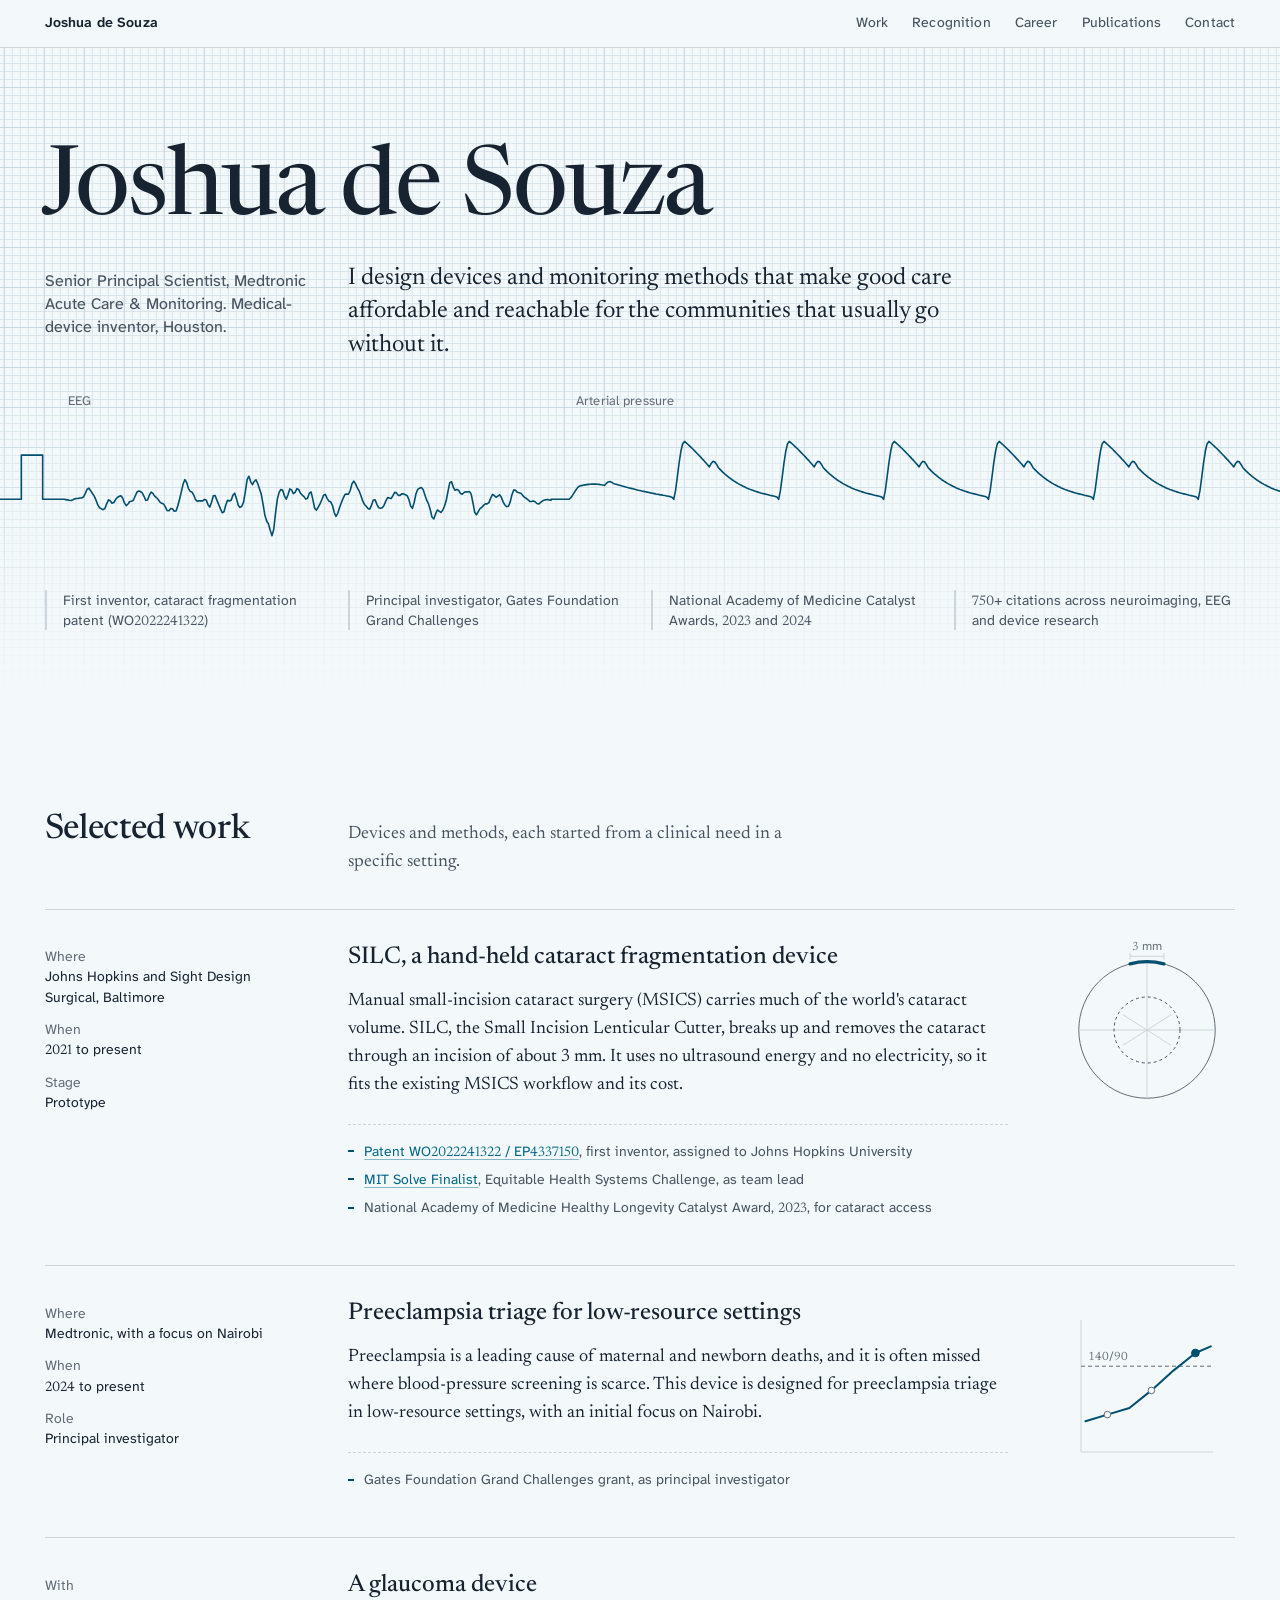
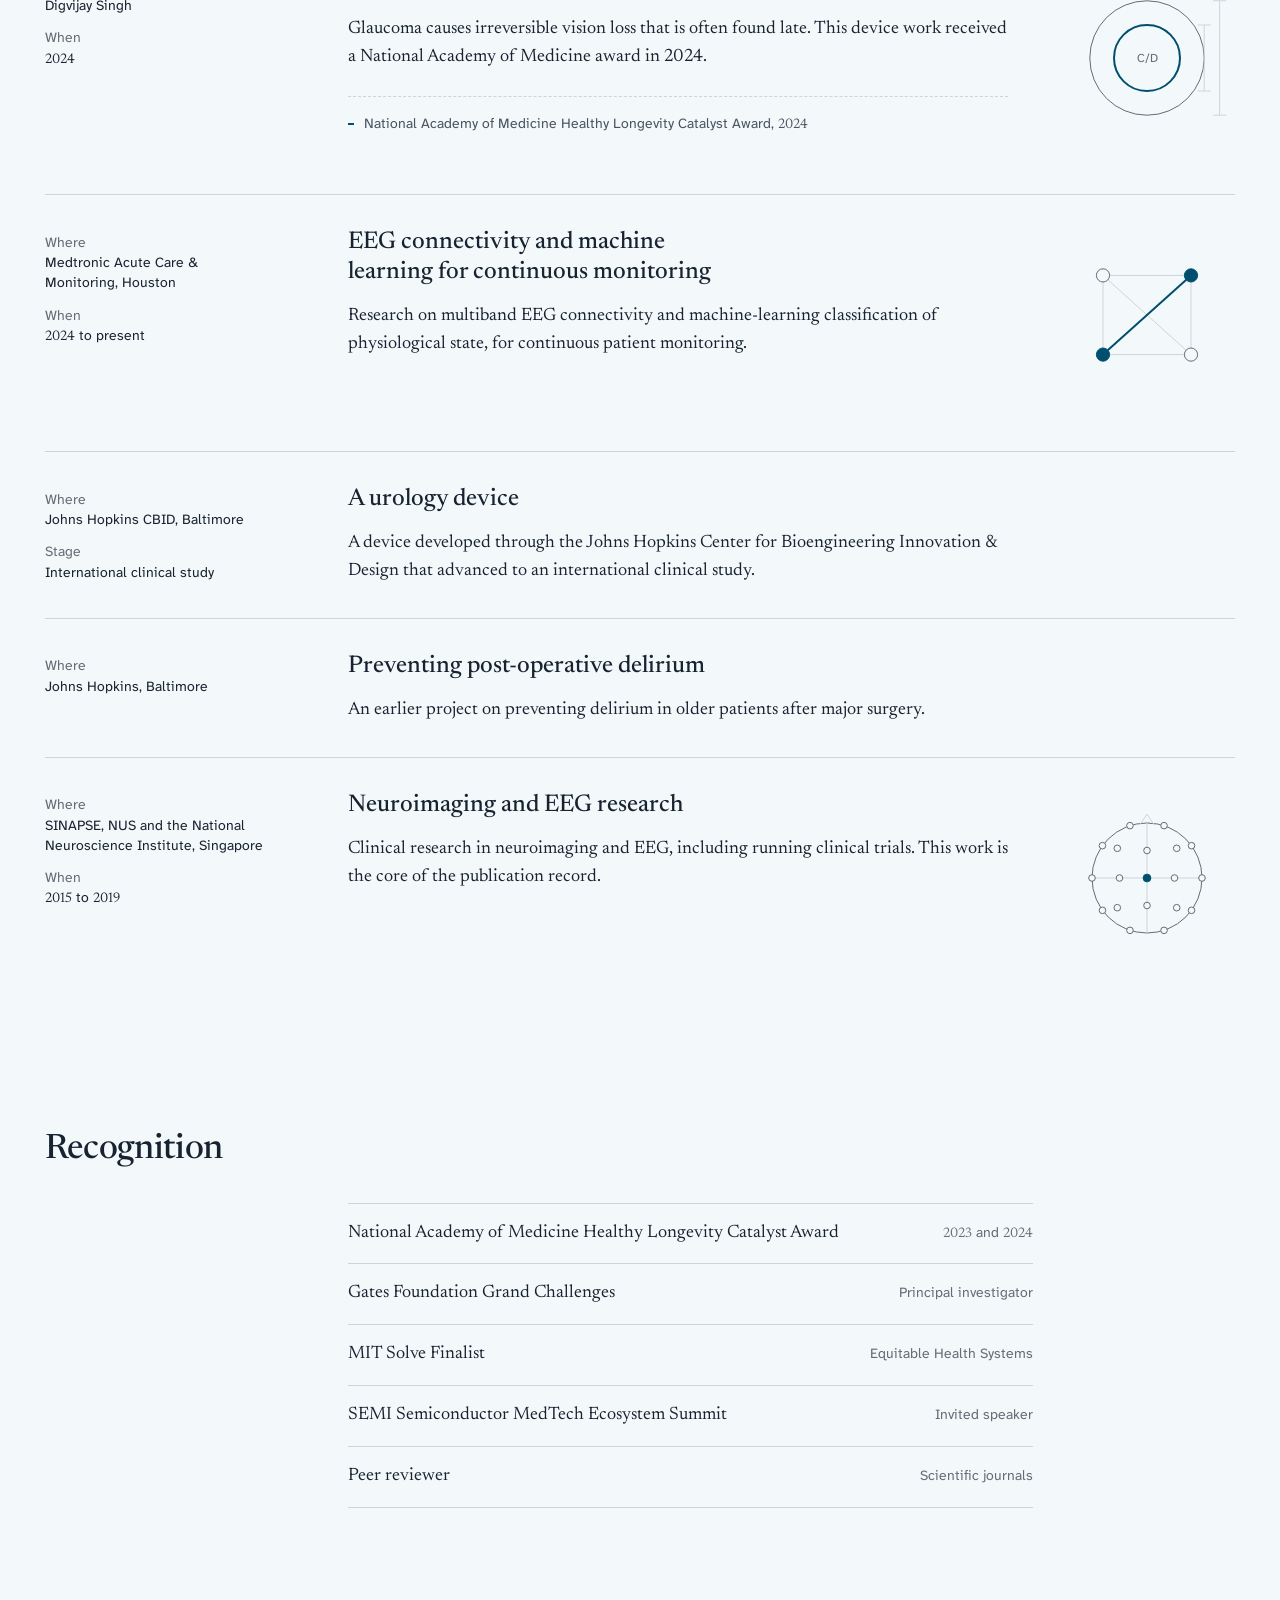
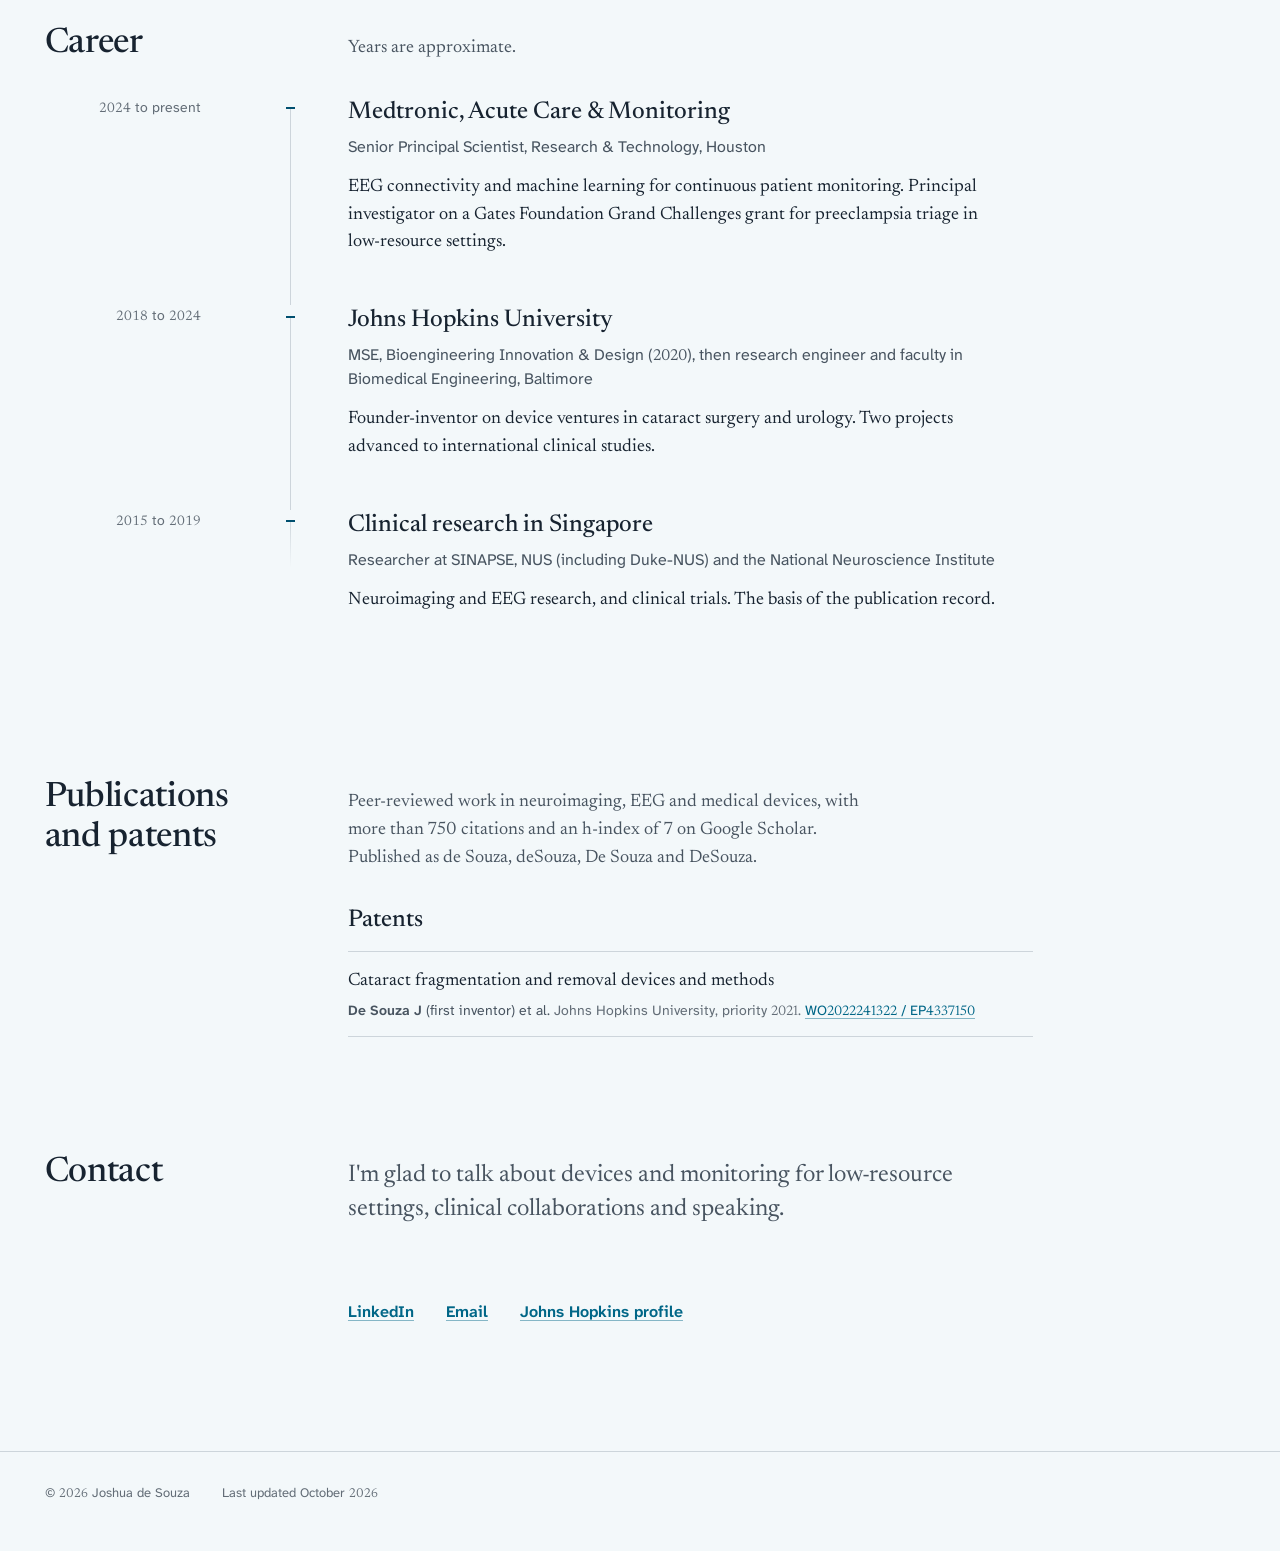
==== index.html @ 7e7303c2 "Build portfolio site with Pages deploy pipeline and hardening - Replace HTML5 UP template with singl" ====
<!doctype html>
<html lang="en">
<head>
  <meta charset="utf-8">
  <meta name="viewport" content="width=device-width, initial-scale=1">
  <meta http-equiv="Content-Security-Policy" content="default-src 'none'; script-src 'self'; style-src 'self'; img-src 'self' data:; font-src 'self'; base-uri 'none'; form-action 'none'; upgrade-insecure-requests">
  <meta name="referrer" content="strict-origin-when-cross-origin">
  <title>Joshua de Souza: medical devices and monitoring for accessible care</title>
  <meta name="description" content="Joshua de Souza is a Senior Principal Scientist at Medtronic and a medical-device inventor. He designs devices and monitoring methods that make good care affordable and reachable.">
  <meta name="author" content="Joshua de Souza">
  <link rel="canonical" href="https://jjds1.github.io/jds.github.io/">
  <meta name="color-scheme" content="light dark">
  <meta name="theme-color" content="#f3f8fa" media="(prefers-color-scheme: light)">
  <meta name="theme-color" content="#101821" media="(prefers-color-scheme: dark)">

  <meta property="og:type" content="profile">
  <meta property="og:site_name" content="Joshua de Souza">
  <meta property="og:title" content="Joshua de Souza">
  <meta property="og:description" content="Senior Principal Scientist, Medtronic. Medical devices and monitoring methods for affordable, accessible care.">
  <meta property="og:url" content="https://jjds1.github.io/jds.github.io/">
  <meta property="og:image" content="https://jjds1.github.io/jds.github.io/og-image.png">
  <meta property="og:image:width" content="1200">
  <meta property="og:image:height" content="630">
  <meta property="og:image:alt" content="Joshua de Souza, Senior Principal Scientist. A physiological trace runs from EEG into an arterial-pressure waveform on chart paper.">
  <meta property="og:locale" content="en_US">
  <meta property="profile:first_name" content="Joshua">
  <meta property="profile:last_name" content="de Souza">
  <meta name="twitter:card" content="summary_large_image">
  <meta name="twitter:title" content="Joshua de Souza">
  <meta name="twitter:description" content="Senior Principal Scientist, Medtronic. Medical devices and monitoring methods for affordable, accessible care.">
  <meta name="twitter:image" content="https://jjds1.github.io/jds.github.io/og-image.png">
  <meta name="twitter:image:alt" content="Joshua de Souza, Senior Principal Scientist. A physiological trace on chart paper.">

  <link rel="icon" href="favicon.svg" type="image/svg+xml">
  <link rel="icon" href="favicon-32.png" type="image/png" sizes="32x32">
  <link rel="apple-touch-icon" href="apple-touch-icon.png">

  <link rel="preload" href="assets/fonts/newsreader-roman-var.woff2" as="font" type="font/woff2" crossorigin>
  <link rel="preload" href="assets/fonts/atkinson-hyperlegible-next-var.woff2" as="font" type="font/woff2" crossorigin>
  <link rel="stylesheet" href="assets/css/tokens.css">
  <link rel="stylesheet" href="assets/css/site.css">
  <script src="assets/js/site.js" defer></script>

  <script type="application/ld+json">
  {
    "@context": "https://schema.org",
    "@type": "Person",
    "name": "Joshua de Souza",
    "honorificSuffix": "MSE",
    "jobTitle": "Senior Principal Scientist",
    "worksFor": { "@type": "Organization", "name": "Medtronic", "url": "https://www.medtronic.com/" },
    "alumniOf": { "@type": "CollegeOrUniversity", "name": "Johns Hopkins University", "url": "https://www.jhu.edu/" },
    "address": { "@type": "PostalAddress", "addressLocality": "Houston", "addressRegion": "TX", "addressCountry": "US" },
    "knowsAbout": ["Medical devices", "Physiological monitoring", "Biomedical signal processing", "EEG", "Machine learning for continuous monitoring", "Global health device design", "Cataract surgery devices"],
    "url": "https://jjds1.github.io/jds.github.io/",
    "image": "https://jjds1.github.io/jds.github.io/og-image.png",
    "sameAs": [
      "https://www.linkedin.com/in/jj-ds/",
      "https://bme.jhu.edu/people/faculty/joshua-de-souza"
    ]
  }
  </script>
</head>
<body>
  <a class="skip" href="#main">Skip to content</a>

  <header class="site-nav">
    <div class="site-nav__inner">
      <a class="site-nav__name" href="#top">Joshua de Souza</a>
      <nav aria-label="Sections">
        <ul class="site-nav__links">
          <li><a href="#work">Work</a></li>
          <li><a href="#recognition">Recognition</a></li>
          <li><a href="#career">Career</a></li>
          <li><a href="#publications">Publications</a></li>
          <li><a href="#contact">Contact</a></li>
        </ul>
      </nav>
    </div>
  </header>

  <main id="main">
    <section class="hero" id="top" aria-labelledby="hero-name">
      <div class="page hero__text">
        <h1 class="hero__name" id="hero-name">Joshua de Souza</h1>
        <p class="hero__role">Senior Principal Scientist, Medtronic Acute Care &amp; Monitoring. Medical-device inventor, Houston.</p>
        <p class="hero__mission">I design devices and monitoring methods that make good care affordable and reachable for the communities that usually go without it.</p>
      </div>

      <figure class="trace" aria-hidden="true">
        <svg class="trace__svg" viewBox="0 0 1440 160" preserveAspectRatio="none" focusable="false">
          <path class="trace__line" pathLength="1" d="M0 96 L24 96 L24 48 L48 48 L48 96 L72 96 L72 96 L74 96.3 L76 96.6 L78 97.1 L80 97.3 L82 96.5 L84 95.5 L86 95.2 L88 95 L90 94.6 L92 94.5 L94 93.4 L96 89.6 L98 85 L100 83.9 L102 86.6 L104 89.7 L106 92.5 L108 96.9 L110 102.1 L112 105.2 L114 106.3 L116 107.3 L118 106 L120 100.9 L122 96.7 L124 97.6 L126 100.2 L128 99.5 L130 96.3 L132 94 L134 92.8 L136 92.2 L138 94.6 L140 99.9 L142 102.9 L144 101.1 L146 98.4 L148 98.1 L150 97 L152 92.7 L154 88.3 L156 87 L158 87.5 L160 88.9 L162 92.7 L164 97.1 L166 96.7 L168 91.5 L170 88.1 L172 89.6 L174 92.5 L176 94.1 L178 96.2 L180 99.1 L182 100.4 L184 101 L186 104.2 L188 108.2 L190 108.5 L192 106 L194 106.2 L196 109 L198 108.7 L200 103.3 L202 95.9 L204 87.9 L206 79.3 L208 74.6 L210 77.7 L212 84.3 L214 87.4 L216 88.1 L218 91.4 L220 96.4 L222 98.2 L224 97.5 L226 97.7 L228 97.7 L230 96.1 L232 96.8 L234 101.8 L236 104.4 L238 99.2 L240 92.2 L242 91.9 L244 96.9 L246 101.7 L248 106.4 L250 110.6 L252 109.5 L254 102.2 L256 97.1 L258 97.7 L260 97.1 L262 91.7 L264 89.3 L266 95 L268 102.4 L270 104.8 L272 103.5 L274 99 L276 87.8 L278 74.6 L280 70.9 L282 76.7 L284 80.1 L286 76.6 L288 74.7 L290 79.1 L292 84.8 L294 90.8 L296 101.4 L298 113.4 L300 119.6 L302 122.7 L304 129.7 L306 135.5 L308 128.5 L310 110.9 L312 95.8 L314 88.5 L316 85.3 L318 86.2 L320 92.2 L322 95.9 L324 91.1 L326 84.7 L328 85.7 L330 89.8 L332 88.4 L334 84.4 L336 85.3 L338 89.3 L340 91.4 L342 93.1 L344 95.8 L346 94.8 L348 89.3 L350 88.1 L352 96.3 L354 105.7 L356 107.7 L358 104.5 L360 100.9 L362 96.5 L364 91.5 L366 90.7 L368 94.9 L370 98 L372 98.7 L374 102.5 L376 110.3 L378 114.5 L380 111.2 L382 104.9 L384 99.8 L386 94.9 L388 90.9 L390 90.2 L392 90.5 L394 86.4 L396 79.1 L398 76.2 L400 79.3 L402 83.6 L404 86.9 L406 91.8 L408 97.8 L410 101.6 L412 103.6 L414 106.1 L416 106.7 L418 102.3 L420 96.7 L422 96.6 L424 101.4 L426 105.1 L428 105.7 L430 105.1 L432 102.8 L434 98 L436 94.2 L438 94.5 L440 95.2 L442 92.1 L444 88.4 L446 89 L448 91.7 L450 91.7 L452 90 L454 90.1 L456 91 L458 92 L460 96.2 L462 103.4 L464 105.8 L466 99.2 L468 89.9 L470 85.2 L472 83.9 L474 83.1 L476 85.3 L478 91.3 L480 96.9 L482 100.7 L484 107.1 L486 115.3 L488 117.4 L490 112 L492 107.6 L494 108.8 L496 110.3 L498 107.9 L500 103.5 L502 97.4 L504 87.4 L506 77.9 L508 77 L510 82.9 L512 86.2 L514 85.3 L516 86.2 L518 89.6 L520 90.5 L522 88.6 L524 87.8 L526 88.1 L528 87.5 L530 90.1 L532 99.5 L534 110 L536 112.9 L538 109.3 L540 106.1 L542 104.7 L544 102.6 L546 100.8 L548 101 L550 99.6 L552 94.7 L554 90.8 L556 91.8 L558 93.8 L560 92.5 L562 91.1 L564 93.8 L566 98.8 L568 102.2 L570 103.9 L572 103.6 L574 98.8 L576 90.8 L578 85.8 L580 86.3 L582 88.3 L584 88.8 L586 89.4 L588 91.7 L590 93.8 L592 94.9 L594 96.5 L596 98.2 L598 98.4 L600 97.8 L602 98.6 L604 100.6 L606 101.1 L608 99.7 L610 98 L612 97 L614 96.4 L616 96.2 L618 96.6 L620 96.9 L620 96 L622 96 L624 96 L626 96 L628 95.9 L630 95.9 L632 95.9 L634 95.9 L636 95.9 L638 95.9 L640 96 L642 94.5 L644 91.8 L646 88.7 L648 85.6 L650 83 L652 81.6 L654 81.1 L656 80.7 L658 80.3 L660 80 L662 79.8 L664 79.6 L666 79.5 L668 79.5 L670 79.5 L672 79.6 L674 79.8 L676 80.1 L678 80.5 L680 80.9 L682 78.8 L684 77.2 L686 76.7 L688 77.4 L690 78.7 L692 79.3 L694 79.8 L696 80.4 L698 80.9 L700 81.5 L702 82 L704 82.6 L706 83.1 L708 83.6 L710 84.1 L712 84.6 L714 85.1 L716 85.6 L718 86.1 L720 86.5 L722 87 L724 87.4 L726 87.8 L728 88.2 L730 88.6 L732 89 L734 89.4 L736 89.8 L738 90.2 L740 90.5 L742 90.9 L744 91.2 L746 91.6 L748 91.9 L750 92.3 L752 92.7 L754 93.1 L756 93.7 L758 96 L760 86.3 L762 71.6 L764 56.5 L766 43.8 L768 35.5 L770 33.1 L772 34.7 L774 36.4 L776 38.2 L778 40 L780 41.9 L782 43.9 L784 45.9 L786 47.9 L788 49.9 L790 52 L792 54 L794 56.2 L796 58.5 L798 60.8 L800 57.2 L802 54.8 L804 55.1 L806 57.8 L808 61.4 L810 63.4 L812 65.4 L814 67.2 L816 69 L818 70.6 L820 72.2 L822 73.6 L824 75 L826 76.3 L828 77.5 L830 78.7 L832 79.8 L834 80.8 L836 81.8 L838 82.7 L840 83.6 L842 84.4 L844 85.2 L846 85.9 L848 86.6 L850 87.3 L852 87.9 L854 88.5 L856 89.1 L858 89.6 L860 90.1 L862 90.6 L864 91.1 L866 91.6 L868 92 L870 92.5 L872 93 L874 93.6 L876 96 L878 86.3 L880 71.6 L882 56.5 L884 43.8 L886 35.5 L888 33.1 L890 34.7 L892 36.4 L894 38.2 L896 40 L898 41.9 L900 43.9 L902 45.9 L904 47.9 L906 49.9 L908 52 L910 54 L912 56.2 L914 58.5 L916 60.8 L918 57.2 L920 54.8 L922 55.1 L924 57.8 L926 61.4 L928 63.4 L930 65.4 L932 67.2 L934 69 L936 70.6 L938 72.2 L940 73.6 L942 75 L944 76.3 L946 77.5 L948 78.7 L950 79.8 L952 80.8 L954 81.8 L956 82.7 L958 83.6 L960 84.4 L962 85.2 L964 85.9 L966 86.6 L968 87.3 L970 87.9 L972 88.5 L974 89.1 L976 89.6 L978 90.1 L980 90.6 L982 91.1 L984 91.6 L986 92 L988 92.5 L990 93 L992 93.6 L994 96 L996 86.3 L998 71.6 L1000 56.5 L1002 43.8 L1004 35.5 L1006 33.1 L1008 34.7 L1010 36.4 L1012 38.2 L1014 40 L1016 41.9 L1018 43.9 L1020 45.9 L1022 47.9 L1024 49.9 L1026 52 L1028 54 L1030 56.2 L1032 58.5 L1034 60.8 L1036 57.2 L1038 54.8 L1040 55.1 L1042 57.8 L1044 61.4 L1046 63.4 L1048 65.4 L1050 67.2 L1052 69 L1054 70.6 L1056 72.2 L1058 73.6 L1060 75 L1062 76.3 L1064 77.5 L1066 78.7 L1068 79.8 L1070 80.8 L1072 81.8 L1074 82.7 L1076 83.6 L1078 84.4 L1080 85.2 L1082 85.9 L1084 86.6 L1086 87.3 L1088 87.9 L1090 88.5 L1092 89.1 L1094 89.6 L1096 90.1 L1098 90.6 L1100 91.1 L1102 91.6 L1104 92 L1106 92.5 L1108 93 L1110 93.6 L1112 96 L1114 86.3 L1116 71.6 L1118 56.5 L1120 43.8 L1122 35.5 L1124 33.1 L1126 34.7 L1128 36.4 L1130 38.2 L1132 40 L1134 41.9 L1136 43.9 L1138 45.9 L1140 47.9 L1142 49.9 L1144 52 L1146 54 L1148 56.2 L1150 58.5 L1152 60.8 L1154 57.2 L1156 54.8 L1158 55.1 L1160 57.8 L1162 61.4 L1164 63.4 L1166 65.4 L1168 67.2 L1170 69 L1172 70.6 L1174 72.2 L1176 73.6 L1178 75 L1180 76.3 L1182 77.5 L1184 78.7 L1186 79.8 L1188 80.8 L1190 81.8 L1192 82.7 L1194 83.6 L1196 84.4 L1198 85.2 L1200 85.9 L1202 86.6 L1204 87.3 L1206 87.9 L1208 88.5 L1210 89.1 L1212 89.6 L1214 90.1 L1216 90.6 L1218 91.1 L1220 91.6 L1222 92 L1224 92.5 L1226 93 L1228 93.6 L1230 96 L1232 86.3 L1234 71.6 L1236 56.5 L1238 43.8 L1240 35.5 L1242 33.1 L1244 34.7 L1246 36.4 L1248 38.2 L1250 40 L1252 41.9 L1254 43.9 L1256 45.9 L1258 47.9 L1260 49.9 L1262 52 L1264 54 L1266 56.2 L1268 58.5 L1270 60.8 L1272 57.2 L1274 54.8 L1276 55.1 L1278 57.8 L1280 61.4 L1282 63.4 L1284 65.4 L1286 67.2 L1288 69 L1290 70.6 L1292 72.2 L1294 73.6 L1296 75 L1298 76.3 L1300 77.5 L1302 78.7 L1304 79.8 L1306 80.8 L1308 81.8 L1310 82.7 L1312 83.6 L1314 84.4 L1316 85.2 L1318 85.9 L1320 86.6 L1322 87.3 L1324 87.9 L1326 88.5 L1328 89.1 L1330 89.6 L1332 90.1 L1334 90.6 L1336 91.1 L1338 91.6 L1340 92 L1342 92.5 L1344 93 L1346 93.6 L1348 96 L1350 86.3 L1352 71.6 L1354 56.5 L1356 43.8 L1358 35.5 L1360 33.1 L1362 34.7 L1364 36.4 L1366 38.2 L1368 40 L1370 41.9 L1372 43.9 L1374 45.9 L1376 47.9 L1378 49.9 L1380 52 L1382 54 L1384 56.2 L1386 58.5 L1388 60.8 L1390 57.2 L1392 54.8 L1394 55.1 L1396 57.8 L1398 61.4 L1400 63.4 L1402 65.4 L1404 67.2 L1406 69 L1408 70.6 L1410 72.2 L1412 73.6 L1414 75 L1416 76.3 L1418 77.5 L1420 78.7 L1422 79.8 L1424 80.8 L1426 81.8 L1428 82.7 L1430 83.6 L1432 84.4 L1434 85.2 L1436 85.9 L1438 86.6 L1440 87.3"/>
        </svg>
        <figcaption class="trace__labels">
          <span class="trace__label trace__label--eeg">EEG</span>
          <span class="trace__label trace__label--abp">Arterial pressure</span>
        </figcaption>
      </figure>

      <div class="page">
        <ul class="hero__evidence">
          <li>First inventor, cataract fragmentation patent (WO2022241322)</li>
          <li>Principal investigator, Gates Foundation Grand Challenges</li>
          <li>National Academy of Medicine Catalyst Awards, 2023 and 2024</li>
          <li>750+ citations across neuroimaging, EEG and device research</li>
        </ul>
      </div>
    </section>

    <section class="section" id="work" aria-labelledby="work-h">
      <div class="page">
        <header class="section__head">
          <h2 class="section__title" id="work-h">Selected work</h2>
          <p class="section__intro">Devices and methods, each started from a clinical need in a specific setting.</p>
        </header>

        <div class="work-list">
          <article class="work" aria-labelledby="w-silc">
            <dl class="work__meta">
              <div><dt>Where</dt><dd>Johns Hopkins and Sight Design Surgical, Baltimore</dd></div>
              <div><dt>When</dt><dd>2021 to present</dd></div>
              <div><dt>Stage</dt><dd>Prototype</dd></div>
            </dl>
            <div class="work__body">
              <h3 class="work__title" id="w-silc">SILC, a hand-held cataract fragmentation device</h3>
              <p>Manual small-incision cataract surgery (MSICS) carries much of the world's cataract volume. SILC, the Small Incision Lenticular Cutter, breaks up and removes the cataract through an incision of about 3&nbsp;mm. It uses no ultrasound energy and no electricity, so it fits the existing MSICS workflow and its cost.</p>
              <ul class="work__evidence">
                <li><a href="https://patents.google.com/patent/EP4337150A4/en" rel="noopener noreferrer">Patent WO2022241322 / EP4337150</a>, first inventor, assigned to Johns Hopkins University</li>
                <li><a href="https://solve.mit.edu/solutions/59420" rel="noopener noreferrer">MIT Solve Finalist</a>, Equitable Health Systems Challenge, as team lead</li>
                <li>National Academy of Medicine Healthy Longevity Catalyst Award, 2023, for cataract access</li>
              </ul>
            </div>
            <svg class="work__glyph" viewBox="0 0 160 160" role="img" aria-labelledby="g-silc-t">
              <title id="g-silc-t">Diagram: front view of the eye, lens fragmented, with a 3 mm incision at the limbus</title>
              <circle class="g-line" cx="80" cy="80" r="62"/>
              <path class="g-line g-faint" d="M18 80 H142 M80 18 V142"/>
              <ellipse class="g-line g-lens" cx="80" cy="80" rx="30" ry="30"/>
              <path class="g-line g-faint" d="M58 66 L102 94 M58 94 L102 66"/>
              <path class="g-cut" d="M64.6 19.9 A62 62 0 0 1 95.4 19.9"/>
              <path class="g-line g-faint" d="M64.6 10 V16 M95.4 10 V16 M64.6 13 H95.4"/>
              <text class="g-text" x="80" y="7" text-anchor="middle">3 mm</text>
            </svg>
          </article>

          <article class="work" aria-labelledby="w-pe">
            <dl class="work__meta">
              <div><dt>Where</dt><dd>Medtronic, with a focus on Nairobi</dd></div>
              <div><dt>When</dt><dd>2024 to present</dd></div>
              <div><dt>Role</dt><dd>Principal investigator</dd></div>
            </dl>
            <div class="work__body">
              <h3 class="work__title" id="w-pe">Preeclampsia triage for low-resource settings</h3>
              <p>Preeclampsia is a leading cause of maternal and newborn deaths, and it is often missed where blood-pressure screening is scarce. This device is designed for preeclampsia triage in low-resource settings, with an initial focus on Nairobi.</p>
              <ul class="work__evidence">
                <li>Gates Foundation Grand Challenges grant, as principal investigator</li>
              </ul>
            </div>
            <svg class="work__glyph" viewBox="0 0 160 160" role="img" aria-labelledby="g-pe-t">
              <title id="g-pe-t">Diagram: blood-pressure readings rising across the 140/90 mmHg threshold for preeclampsia</title>
              <path class="g-line g-faint" d="M20 140 H140 M20 20 V140"/>
              <path class="g-line" d="M20 62 H140" stroke-dasharray="4 3"/>
              <text class="g-text" x="26" y="56">140/90</text>
              <path class="g-hi" d="M24 112 L44 106 L64 100 L84 84 L104 66 L124 50 L138 44"/>
              <circle class="g-node" cx="44" cy="106" r="3"/>
              <circle class="g-node" cx="84" cy="84" r="3"/>
              <circle class="g-node g-node--hi" cx="124" cy="50" r="3.5"/>
            </svg>
          </article>

          <article class="work" aria-labelledby="w-gl">
            <dl class="work__meta">
              <div><dt>With</dt><dd>Digvijay Singh</dd></div>
              <div><dt>When</dt><dd>2024</dd></div>
            </dl>
            <div class="work__body">
              <h3 class="work__title" id="w-gl">A glaucoma device</h3>
              <p>Glaucoma causes irreversible vision loss that is often found late. This device work received a National Academy of Medicine award in 2024.</p>
              <ul class="work__evidence">
                <li>National Academy of Medicine Healthy Longevity Catalyst Award, 2024</li>
              </ul>
            </div>
            <svg class="work__glyph" viewBox="0 0 160 160" role="img" aria-labelledby="g-gl-t">
              <title id="g-gl-t">Diagram: optic disc with the cup marked and the cup-to-disc ratio measured</title>
              <circle class="g-line" cx="80" cy="80" r="52"/>
              <circle class="g-hi" cx="80" cy="80" r="30"/>
              <path class="g-line g-faint" d="M146 28 V132 M140 28 H152 M140 132 H152"/>
              <path class="g-line g-faint" d="M132 50 V110 M126 50 H138 M126 110 H138"/>
              <text class="g-text" x="80" y="84" text-anchor="middle">C/D</text>
            </svg>
          </article>

          <article class="work" aria-labelledby="w-cm">
            <dl class="work__meta">
              <div><dt>Where</dt><dd>Medtronic Acute Care &amp; Monitoring, Houston</dd></div>
              <div><dt>When</dt><dd>2024 to present</dd></div>
            </dl>
            <div class="work__body">
              <h3 class="work__title" id="w-cm">EEG connectivity and machine learning for continuous monitoring</h3>
              <p>Research on multiband EEG connectivity and machine-learning classification of physiological state, for continuous patient monitoring.</p>
            </div>
            <svg class="work__glyph" viewBox="0 0 160 160" role="img" aria-labelledby="g-cm-t">
              <title id="g-cm-t">Diagram: four EEG channels as nodes in a connectivity graph, one connection highlighted</title>
              <path class="g-line g-faint" d="M40 44 L120 44 L120 116 L40 116 Z M40 44 L120 116"/>
              <path class="g-hi" d="M120 44 L40 116"/>
              <circle class="g-node" cx="40" cy="44" r="6"/>
              <circle class="g-node g-node--hi" cx="120" cy="44" r="6"/>
              <circle class="g-node g-node--hi" cx="40" cy="116" r="6"/>
              <circle class="g-node" cx="120" cy="116" r="6"/>
            </svg>
          </article>

          <article class="work work--short" aria-labelledby="w-uro">
            <dl class="work__meta">
              <div><dt>Where</dt><dd>Johns Hopkins CBID, Baltimore</dd></div>
              <div><dt>Stage</dt><dd>International clinical study</dd></div>
            </dl>
            <div class="work__body">
              <h3 class="work__title" id="w-uro">A urology device</h3>
              <p>A device developed through the Johns Hopkins Center for Bioengineering Innovation &amp; Design that advanced to an international clinical study.</p>
            </div>
          </article>

          <article class="work work--short" aria-labelledby="w-pod">
            <dl class="work__meta">
              <div><dt>Where</dt><dd>Johns Hopkins, Baltimore</dd></div>
            </dl>
            <div class="work__body">
              <h3 class="work__title" id="w-pod">Preventing post-operative delirium</h3>
              <p>An earlier project on preventing delirium in older patients after major surgery.</p>
            </div>
          </article>

          <article class="work" aria-labelledby="w-neuro">
            <dl class="work__meta">
              <div><dt>Where</dt><dd>SINAPSE, NUS and the National Neuroscience Institute, Singapore</dd></div>
              <div><dt>When</dt><dd>2015 to 2019</dd></div>
            </dl>
            <div class="work__body">
              <h3 class="work__title" id="w-neuro">Neuroimaging and EEG research</h3>
              <p>Clinical research in neuroimaging and EEG, including running clinical trials. This work is the core of the publication record.</p>
            </div>
            <svg class="work__glyph" viewBox="0 0 160 160" role="img" aria-labelledby="g-neuro-t">
              <title id="g-neuro-t">Diagram: the international 10–20 EEG electrode layout seen from above</title>
              <circle class="g-line" cx="80" cy="80" r="50"/>
              <path class="g-line g-faint" d="M80 30 V130 M30 80 H130 M74 31 L80 22 L86 31"/>
              <circle class="g-node" cx="64.5" cy="32.4" r="3"/><circle class="g-node" cx="95.5" cy="32.4" r="3"/>
              <circle class="g-node" cx="120.5" cy="50.6" r="3"/><circle class="g-node" cx="130" cy="80" r="3"/>
              <circle class="g-node" cx="120.5" cy="109.4" r="3"/><circle class="g-node" cx="95.5" cy="127.6" r="3"/>
              <circle class="g-node" cx="64.5" cy="127.6" r="3"/><circle class="g-node" cx="39.5" cy="109.4" r="3"/>
              <circle class="g-node" cx="30" cy="80" r="3"/><circle class="g-node" cx="39.5" cy="50.6" r="3"/>
              <circle class="g-node" cx="107" cy="53" r="3"/><circle class="g-node" cx="53" cy="53" r="3"/>
              <circle class="g-node" cx="107" cy="107" r="3"/><circle class="g-node" cx="53" cy="107" r="3"/>
              <circle class="g-node" cx="80" cy="55" r="3"/><circle class="g-node" cx="80" cy="105" r="3"/>
              <circle class="g-node" cx="55" cy="80" r="3"/><circle class="g-node" cx="105" cy="80" r="3"/>
              <circle class="g-node g-node--hi" cx="80" cy="80" r="3.5"/>
            </svg>
          </article>
        </div>
      </div>
    </section>

    <section class="section" id="recognition" aria-labelledby="recognition-h">
      <div class="page">
        <header class="section__head">
          <h2 class="section__title" id="recognition-h">Recognition</h2>
        </header>
        <div class="grid12">
          <ul class="awards col-main">
            <li><span class="awards__name">National Academy of Medicine Healthy Longevity Catalyst Award</span><span class="awards__detail">2023 and 2024</span></li>
            <li><span class="awards__name">Gates Foundation Grand Challenges</span><span class="awards__detail">Principal investigator</span></li>
            <li><span class="awards__name">MIT Solve Finalist</span><span class="awards__detail">Equitable Health Systems</span></li>
            <li><span class="awards__name">SEMI Semiconductor MedTech Ecosystem Summit</span><span class="awards__detail">Invited speaker</span></li>
            <li><span class="awards__name">Peer reviewer</span><span class="awards__detail">Scientific journals</span></li>
          </ul>
        </div>
      </div>
    </section>

    <section class="section" id="career" aria-labelledby="career-h">
      <div class="page">
        <header class="section__head">
          <h2 class="section__title" id="career-h">Career</h2>
          <p class="section__intro">Years are approximate.</p>
        </header>
        <ol class="timeline">
          <li class="timeline__item">
            <p class="timeline__when"><time datetime="2024">2024</time> to present</p>
            <div class="timeline__body">
              <h3 class="timeline__org">Medtronic, Acute Care &amp; Monitoring</h3>
              <p class="timeline__role">Senior Principal Scientist, Research &amp; Technology, Houston</p>
              <p>EEG connectivity and machine learning for continuous patient monitoring. Principal investigator on a Gates Foundation Grand Challenges grant for preeclampsia triage in low-resource settings.</p>
            </div>
          </li>
          <li class="timeline__item">
            <p class="timeline__when"><time datetime="2018">2018</time> to <time datetime="2024">2024</time></p>
            <div class="timeline__body">
              <h3 class="timeline__org">Johns Hopkins University</h3>
              <p class="timeline__role">MSE, Bioengineering Innovation &amp; Design (2020), then research engineer and faculty in Biomedical Engineering, Baltimore</p>
              <p>Founder-inventor on device ventures in cataract surgery and urology. Two projects advanced to international clinical studies.</p>
            </div>
          </li>
          <li class="timeline__item">
            <p class="timeline__when"><time datetime="2015">2015</time> to <time datetime="2019">2019</time></p>
            <div class="timeline__body">
              <h3 class="timeline__org">Clinical research in Singapore</h3>
              <p class="timeline__role">Researcher at SINAPSE, NUS (including Duke-NUS) and the National Neuroscience Institute</p>
              <p>Neuroimaging and EEG research, and clinical trials. The basis of the publication record.</p>
            </div>
          </li>
        </ol>
      </div>
    </section>

    <section class="section" id="publications" aria-labelledby="publications-h">
      <div class="page">
        <header class="section__head">
          <h2 class="section__title" id="publications-h">Publications and patents</h2>
          <p class="section__intro">Peer-reviewed work in neuroimaging, EEG and medical devices, with more than 750 citations and an h-index of 7 on Google Scholar. Published as de Souza, deSouza, De Souza and DeSouza.</p>
        </header>
        <div class="grid12">
          <div class="pubs col-main">
            <div class="pubs__group">
              <h3 class="pubs__label">Patents</h3>
              <ol class="pubs__list">
                <li>
                  <span class="pubs__title">Cataract fragmentation and removal devices and methods</span>
                  <span class="pubs__meta"><strong>De Souza J</strong> (first inventor) et al. <span class="pubs__venue">Johns Hopkins University, priority 2021.</span> <a href="https://patents.google.com/patent/EP4337150A4/en" rel="noopener noreferrer">WO2022241322 / EP4337150</a></span>
                </li>
              </ol>
            </div>
            <!-- Google Scholar URL: set href and remove hidden -->
            <!-- To publish: put the profile URL in href and delete the hidden attribute. -->
            <p class="pubs__more" hidden><a href="#" rel="noopener noreferrer">All publications on Google Scholar</a></p>
          </div>
        </div>
      </div>
    </section>

    <section class="section" id="contact" aria-labelledby="contact-h">
      <div class="page">
        <header class="section__head">
          <h2 class="section__title" id="contact-h">Contact</h2>
          <p class="section__intro contact__lead">I'm glad to talk about devices and monitoring for low-resource settings, clinical collaborations and speaking.</p>
        </header>
        <div class="grid12">
          <ul class="contact__links col-main">
            <li><a href="https://www.linkedin.com/in/jj-ds/" rel="noopener noreferrer">LinkedIn</a></li>
            <li><a href="https://www.linkedin.com/in/jj-ds/" rel="noopener noreferrer" data-email>Email via LinkedIn</a></li>
            <li><a href="https://bme.jhu.edu/people/faculty/joshua-de-souza" rel="noopener noreferrer">Johns Hopkins profile</a></li>
          </ul>
        </div>
      </div>
    </section>
  </main>

  <footer class="site-footer">
    <div class="page">
      <p>&copy; 2026 Joshua de Souza</p>
      <p>Last updated <time datetime="2026-10">October 2026</time></p>
    </div>
  </footer>
</body>
</html>
---- assets/css/tokens.css ----
/* ==========================================================================
   Design tokens: Joshua de Souza portfolio
   Direction: "Instrument record". A cool chart-paper ground, deep ink,
   one petrol accent, and a single physiological trace as the signature.
   See DESIGN.md for rationale and component specs.
   ========================================================================== */

/* ---- Fonts (self-hosted, SIL OFL 1.1; see assets/fonts/LICENSE-*.txt) ----
   Newsreader roman: variable, wght 400–560, opsz 20–72, Latin subset.
   Newsreader italic: static 400, Latin subset.
   Atkinson Hyperlegible Next: variable, wght 200–800, Latin subset.      */
@font-face {
  font-family: "Newsreader";
  src: url("../fonts/newsreader-roman-var.woff2") format("woff2");
  font-weight: 400 560;
  font-style: normal;
  font-display: swap;
}
@font-face {
  font-family: "Newsreader";
  src: url("../fonts/newsreader-italic-400.woff2") format("woff2");
  font-weight: 400;
  font-style: italic;
  font-display: swap;
}
/* Figures for the sans stack. Atkinson Hyperlegible Next only ships a
   slashed zero (its tnum "zero" is a component copy of the same slashed
   glyph, and there is no "zero"/ssXX/cvXX alternate), so digits 0-9 in sans
   text are drawn from Newsreader instead. Cap heights match (0.668 vs 0.670
   em). The weight range is declared wider than the file's 400-560 axis so
   the browser clamps instead of synthesising bold at 640. */
@font-face {
  font-family: "Figures";
  src: url("../fonts/newsreader-roman-var.woff2") format("woff2");
  font-weight: 200 800;
  font-style: normal;
  font-display: swap;
  unicode-range: U+0030-0039;
}
@font-face {
  font-family: "Atkinson Hyperlegible Next";
  src: url("../fonts/atkinson-hyperlegible-next-var.woff2") format("woff2");
  font-weight: 200 800;
  font-style: normal;
  font-display: swap;
}

:root {
  /* Follows the OS by default. An optional toggle can set
     <html data-theme="light|dark">; every color below uses light-dark(). */
  color-scheme: light dark;

  /* ---- Color (OKLCH; sRGB hex in comments; contrast vs --c-bg) -------- */
  /*                         light                          dark                         */
  --c-bg:        light-dark(oklch(97.6% 0.006 230),  oklch(20.5% 0.022 252)); /* #f3f8fa / #101821  chart paper / night screen */
  --c-surface:   light-dark(oklch(99.3% 0.003 230),  oklch(24% 0.024 252));   /* #fbfdfe / #17202a  raised panels, nav on scroll */
  --c-ink:       light-dark(oklch(25% 0.03 252),     oklch(94% 0.008 230));   /* #172330 / #e6ecef  14.9:1 / 15.0:1 */
  --c-ink-2:     light-dark(oklch(44% 0.025 250),    oklch(80% 0.015 235));   /* #485460 / #b5bfc6  7.2:1 / 9.6:1  secondary text */
  --c-ink-3:     light-dark(oklch(53% 0.02 250),     oklch(70% 0.02 240));    /* ~#646e78 / ~#939fa9  >=4.9:1 / >=6.5:1  meta, annotations */
  --c-rule:      light-dark(oklch(87% 0.012 240),    oklch(34% 0.025 250));   /* #cdd5db / #2e3945  dividers (non-text) */
  --c-grid:      light-dark(oklch(90.5% 0.016 228),  oklch(27.5% 0.026 250)); /* chart-paper minor lines */
  --c-grid-major:light-dark(oklch(85% 0.022 228),    oklch(32% 0.03 248));    /* chart-paper major lines */
  --c-accent:    light-dark(oklch(47% 0.105 225),    oklch(80% 0.105 215));   /* #006687 / #62cfe8  6.1:1 / 9.9:1  links, focus */
  --c-accent-hover: light-dark(oklch(38% 0.1 228),   oklch(88% 0.08 212));
  --c-trace:     light-dark(oklch(40% 0.09 232),     oklch(82% 0.11 205));    /* the signal line */
  --c-select:    light-dark(oklch(88% 0.05 220),     oklch(36% 0.07 225));    /* ::selection */

  /* ---- Typography ---------------------------------------------------- */
  --font-serif: "Newsreader", "Iowan Old Style", "Palatino Linotype", Palatino, Georgia, serif;
  --font-sans: "Figures", "Atkinson Hyperlegible Next", "Segoe UI", system-ui, -apple-system, sans-serif;

  /* Scale: Bringhurst's classic sequence (px) 13 14 16 18 21 24 36 48 72,
     with fluid ends. 1rem = 16px. */
  --fs-meta:    0.8125rem;  /* 13  sans  annotations on the trace, legal */
  --fs-small:   0.875rem;   /* 14  sans  meta, nav, evidence labels */
  --fs-ui:      1rem;       /* 16  sans  buttons, timeline place names */
  --fs-body:    1.125rem;   /* 18  serif body copy */
  --fs-lead:    clamp(1.3125rem, 1.15rem + 0.6vw, 1.5rem);   /* 21 -> 24  serif lead / mission */
  --fs-h3:      clamp(1.3125rem, 1.2rem + 0.45vw, 1.5rem);   /* 21 -> 24  work title */
  --fs-h2:      clamp(1.5rem, 1.2rem + 1.2vw, 2.25rem);      /* 24 -> 36  section heading */
  --fs-stat:    clamp(2.25rem, 1.8rem + 1.6vw, 3rem);        /* 36 -> 48  stat numerals */
  --fs-display: clamp(3rem, 1.7rem + 5.6vw, 6rem);           /* 48 -> 96  name */

  --lh-display: 0.98;
  --lh-heading: 1.15;
  --lh-serif:   1.55;   /* serif body gets more air than sans */
  --lh-sans:    1.45;

  --wght-body: 400;
  --wght-display: 430;   /* Newsreader at opsz 72 reads best slightly above book */
  --wght-heading: 480;
  --wght-sans: 430;
  --wght-sans-strong: 640;

  --track-display: -0.022em;
  --track-heading: -0.01em;
  --track-sans-small: 0.01em;

  --measure: 66ch;        /* body copy max line length */
  --measure-narrow: 52ch; /* lead / mission */

  /* ---- Space (4px base; doubles after 16) ---------------------------- */
  --sp-1: 0.25rem;  /*  4 */
  --sp-2: 0.5rem;   /*  8 */
  --sp-3: 0.75rem;  /* 12 */
  --sp-4: 1rem;     /* 16 */
  --sp-5: 1.5rem;   /* 24 */
  --sp-6: 2rem;     /* 32 */
  --sp-7: 3rem;     /* 48 */
  --sp-8: 4rem;     /* 64 */
  --sp-9: 6rem;     /* 96 */
  --sp-10: 8rem;    /* 128 */
  --sp-section: clamp(4rem, 2.5rem + 6vw, 8rem); /* between major sections */

  /* ---- Grid ---------------------------------------------------------- */
  --page-max: 80rem;                               /* 1280 */
  --page-gutter: clamp(1rem, 0.4rem + 3vw, 3rem);  /* 16 at 375 -> 48 at 1440 */
  --grid-cols: 12;
  --grid-gap: clamp(1rem, 0.6rem + 1vw, 1.5rem);   /* 16 -> 24 */
  /* Desktop columns: margin (1–3) | main (4–10) | aside (11–12) */

  /* ---- Lines, radius, focus ------------------------------------------ */
  --line: 1px;
  --line-strong: 2px;
  --trace-width: 1.6px;
  --radius-0: 0;
  --radius-1: 2px;        /* focus rings, tiny chips */
  --radius-portrait: 4px; /* optional headshot only */
  --focus-ring: 2px solid var(--c-accent);
  --focus-offset: 3px;

  /* Chart-paper grid: 8px minor, 40px major (5 x 5, as on ECG paper) */
  --paper-minor: 8px;
  --paper-major: 40px;

  /* ---- Motion -------------------------------------------------------- */
  --ease-out: cubic-bezier(0.22, 0.61, 0.36, 1);
  --ease-trace: cubic-bezier(0.45, 0.05, 0.25, 1);
  --dur-fast: 120ms;   /* link underline, focus */
  --dur-base: 220ms;   /* disclosure open/close */
  --dur-trace: 2400ms; /* the single page-load moment */
}

:root[data-theme="light"] { color-scheme: light; }
:root[data-theme="dark"]  { color-scheme: dark; }

@media (prefers-reduced-motion: reduce) {
  :root {
    --dur-fast: 0ms;
    --dur-base: 0ms;
    --dur-trace: 0ms;
  }
}
---- assets/css/site.css ----
/* Site styles: Joshua de Souza portfolio.
   Uses only tokens from tokens.css. Component specs live in DESIGN.md.
   No inline styles anywhere: the page's Content-Security-Policy is
   style-src 'self'. */

*, *::before, *::after { box-sizing: border-box; }
html {
  -webkit-text-size-adjust: 100%;
  text-size-adjust: 100%;
  scroll-behavior: smooth;
  scroll-padding-top: 5rem;
  background: var(--c-bg);
}
@media (prefers-reduced-motion: reduce) {
  html { scroll-behavior: auto; }
  *, *::before, *::after {
    animation-duration: 0ms !important;
    animation-delay: 0ms !important;
    transition-duration: 0ms !important;
  }
}
@media (max-width: 47.99rem) { html { scroll-padding-top: 6.5rem; } }

body {
  margin: 0;
  min-height: 100vh;
  background: var(--c-bg);
  color: var(--c-ink);
  font-family: var(--font-serif);
  font-size: var(--fs-body);
  line-height: var(--lh-serif);
  font-weight: var(--wght-body);
  font-optical-sizing: auto;
  font-kerning: normal;
  font-variant-numeric: oldstyle-nums proportional-nums;
  text-rendering: optimizeLegibility;
  -webkit-font-smoothing: antialiased;
  overflow-x: clip; /* the trace bleeds; never let it cause page scroll */
}
::selection { background: var(--c-select); color: var(--c-ink); }
h1, h2, h3, p, ul, ol, dl, dd, figure { margin: 0; }
ul, ol { padding: 0; list-style: none; }
h1, h2, h3 { text-wrap: balance; }
p, li, dd { text-wrap: pretty; }
[hidden] { display: none !important; }
strong { font-weight: var(--wght-sans-strong); }

/* Sans text uses lining figures (drawn from Newsreader, see tokens.css). */
.site-nav, .hero__role, .hero__evidence, .work__meta, .work__evidence,
.timeline__when, .timeline__role, .awards__detail, .pubs__meta, .contact__links,
.site-footer, .trace__labels, .skip {
  font-variant-numeric: lining-nums proportional-nums;
}

/* ---- Links -------------------------------------------------------- */
a {
  color: var(--c-accent);
  text-decoration-line: underline;
  text-decoration-thickness: 1px;
  text-underline-offset: 0.2em;
  text-decoration-color: color-mix(in oklch, var(--c-accent) 45%, transparent);
  transition: text-decoration-color var(--dur-fast) var(--ease-out),
              color var(--dur-fast) var(--ease-out);
}
a:hover { color: var(--c-accent-hover); text-decoration-color: currentColor; }
:focus-visible {
  outline: var(--focus-ring);
  outline-offset: var(--focus-offset);
  border-radius: var(--radius-1);
}

.skip {
  position: absolute; left: var(--sp-4); top: -4rem; z-index: 10;
  padding: var(--sp-2) var(--sp-4);
  background: var(--c-surface); font-family: var(--font-sans); font-size: var(--fs-small);
}
.skip:focus { top: var(--sp-4); }

/* ---- Page frame --------------------------------------------------- */
.page {
  width: 100%;
  max-width: calc(var(--page-max) + 2 * var(--page-gutter));
  margin-inline: auto;
  padding-inline: var(--page-gutter);
}

/* ---- Nav ---------------------------------------------------------- */
.site-nav {
  position: sticky; top: 0; z-index: 5;
  background: color-mix(in oklch, var(--c-bg) 88%, transparent);
  backdrop-filter: blur(8px);
  -webkit-backdrop-filter: blur(8px);
  border-bottom: var(--line) solid var(--c-rule);
  font-family: var(--font-sans);
  font-size: var(--fs-small);
  font-weight: var(--wght-sans);
  letter-spacing: var(--track-sans-small);
}
.site-nav__inner {
  max-width: calc(var(--page-max) + 2 * var(--page-gutter));
  margin-inline: auto;
  padding-inline: var(--page-gutter);
  display: flex; flex-wrap: wrap; align-items: baseline;
  column-gap: var(--sp-6);
}
.site-nav__name {
  color: var(--c-ink); text-decoration: none;
  font-weight: var(--wght-sans-strong);
  padding-block: var(--sp-3);
}
.site-nav__name:hover { color: var(--c-ink); }
.site-nav nav { margin-inline-start: auto; }
.site-nav__links { display: flex; gap: var(--sp-5); }
.site-nav__links a {
  display: block; padding-block: var(--sp-3);
  color: var(--c-ink-2); text-decoration: none;
  border-bottom: var(--line-strong) solid transparent;
  margin-bottom: calc(-1 * var(--line));
  white-space: nowrap;
}
.site-nav__links a:hover { color: var(--c-ink); }
.site-nav__links a[aria-current="true"] { color: var(--c-ink); border-bottom-color: var(--c-trace); }
.site-nav__links a:focus-visible { outline-offset: -2px; }

/* Mobile: name on top, links below. The five links are spread across the
   full row so they fit at 360px and up. If they still don't fit (very narrow
   screens, large text settings), the row scrolls horizontally inside itself,
   and site.js adds .is-scrollable to show a fade on the edge that has more. */
@media (max-width: 47.99rem) {
  .site-nav__inner { padding-inline: 0; display: block; }
  .site-nav__name { display: inline-block; margin-inline: var(--page-gutter); padding-block: var(--sp-3) 0; }
  .site-nav nav {
    margin-inline-start: 0; width: 100%;
    overflow-x: auto; overscroll-behavior-x: contain;
    scrollbar-width: none;
  }
  .site-nav nav::-webkit-scrollbar { display: none; }
  .site-nav nav.is-scrollable {
    -webkit-mask-image: linear-gradient(to right, #000 calc(100% - 2.5rem), transparent);
    mask-image: linear-gradient(to right, #000 calc(100% - 2.5rem), transparent);
  }
  .site-nav nav.is-scrollable.at-end {
    -webkit-mask-image: linear-gradient(to left, #000 calc(100% - 2.5rem), transparent);
    mask-image: linear-gradient(to left, #000 calc(100% - 2.5rem), transparent);
  }
  .site-nav__links {
    padding-inline: var(--page-gutter);
    gap: var(--sp-4);
    min-width: 100%; width: max-content;
    justify-content: space-between;
  }
  .site-nav__links a { padding-block: var(--sp-3); min-height: 2.75rem; display: flex; align-items: center; }
}

/* ---- Hero --------------------------------------------------------- */
.hero {
  position: relative;
  padding-block: var(--sp-8) var(--sp-8);
  isolation: isolate;
}
/* Chart paper: 8px minor / 40px major grid, fading out toward the bottom. */
.hero::before {
  content: ""; position: absolute; inset: 0; z-index: -1;
  background-image:
    linear-gradient(to right, var(--c-grid-major) var(--line), transparent var(--line)),
    linear-gradient(to bottom, var(--c-grid-major) var(--line), transparent var(--line)),
    linear-gradient(to right, var(--c-grid) var(--line), transparent var(--line)),
    linear-gradient(to bottom, var(--c-grid) var(--line), transparent var(--line));
  background-size:
    var(--paper-major) var(--paper-major),
    var(--paper-major) var(--paper-major),
    var(--paper-minor) var(--paper-minor),
    var(--paper-minor) var(--paper-minor);
  background-position: calc(var(--page-gutter) - 1px) -1px;
  -webkit-mask-image: linear-gradient(to bottom, #000 0%, #000 55%, transparent 100%);
  mask-image: linear-gradient(to bottom, #000 0%, #000 55%, transparent 100%);
  opacity: 0.8;
}
.hero__text { display: grid; gap: var(--sp-5); }
.hero__name {
  font-family: var(--font-serif);
  font-size: var(--fs-display);
  line-height: var(--lh-display);
  font-weight: var(--wght-display);
  font-variation-settings: "opsz" 72;
  letter-spacing: var(--track-display);
  font-variant-numeric: lining-nums;
  margin-inline-start: -0.04em; /* optical alignment of the J */
}
.hero__role {
  font-family: var(--font-sans);
  font-size: var(--fs-ui);
  line-height: var(--lh-sans);
  font-weight: var(--wght-sans);
  color: var(--c-ink-2);
  max-width: 44ch;
}
.hero__mission {
  font-size: var(--fs-lead);
  line-height: 1.4;
  max-width: var(--measure-narrow);
  font-variation-settings: "opsz" 28;
}

/* The trace: one signal running edge to edge. */
.trace {
  position: relative;
  margin-block: var(--sp-7) var(--sp-6);
  height: clamp(96px, 6rem + 4vw, 160px);
}
.trace__svg { display: block; width: 100%; height: 100%; overflow: visible; }
.trace__line {
  fill: none;
  stroke: var(--c-trace);
  stroke-width: var(--trace-width);
  stroke-linejoin: round;
  stroke-linecap: round;
  vector-effect: non-scaling-stroke;
  stroke-dasharray: 1;
  stroke-dashoffset: 0;
}
@media (prefers-reduced-motion: no-preference) {
  .trace__line { animation: trace-draw var(--dur-trace) var(--ease-trace) 200ms both; }
  .trace__labels { animation: fade-in 600ms var(--ease-out) 1800ms both; }
}
@keyframes trace-draw { from { stroke-dashoffset: 1; } to { stroke-dashoffset: 0; } }
@keyframes fade-in { from { opacity: 0; } to { opacity: 1; } }

.trace__labels {
  position: absolute; inset: 0; pointer-events: none;
  font-family: var(--font-sans);
  font-size: var(--fs-meta);
  color: var(--c-ink-3);
  letter-spacing: var(--track-sans-small);
}
.trace__label { position: absolute; top: -1.5em; }
/* positions are percentages of the 1440-wide viewBox */
.trace__label--eeg { left: max(var(--page-gutter), calc(76 / 1440 * 100%)); }
.trace__label--abp { left: calc(648 / 1440 * 100%); }
/* Narrow screens: draw the trace at 2x width and show x = 420..1140
   (EEG tail, transition, about 4 beats) so the waveform isn't squashed. */
@media (max-width: 47.99rem) {
  .trace { overflow-x: clip; overflow-y: visible; }
  .trace__svg { width: 200%; margin-inline-start: calc(-420 / 1440 * 200%); }
  .trace__label--eeg { left: var(--page-gutter); }
  .trace__label--abp { left: auto; right: var(--page-gutter); }
}

.hero__evidence {
  display: grid;
  gap: var(--sp-3);
  font-family: var(--font-sans);
  font-size: var(--fs-small);
  line-height: var(--lh-sans);
  color: var(--c-ink-2);
}
.hero__evidence li {
  padding-inline-start: var(--sp-4);
  border-inline-start: var(--line-strong) solid var(--c-rule);
}
@media (min-width: 48rem) {
  .hero__evidence { grid-template-columns: repeat(2, 1fr); column-gap: var(--grid-gap); }
}
@media (min-width: 64rem) {
  .hero { padding-block: var(--sp-9) var(--sp-8); }
  .hero__text {
    grid-template-columns: repeat(12, 1fr);
    column-gap: var(--grid-gap);
    row-gap: var(--sp-5);
  }
  .hero__name { grid-column: 1 / -1; }
  .hero__role { grid-column: 1 / 4; padding-top: 0.45em; }
  .hero__mission { grid-column: 4 / 11; }
  .hero__evidence { grid-template-columns: repeat(4, 1fr); }
}

/* ---- Sections ----------------------------------------------------- */
.section { padding-block: var(--sp-section) 0; }
.section:last-of-type { padding-bottom: var(--sp-section); }
.section__head {
  display: grid; gap: var(--sp-3);
  padding-bottom: var(--sp-6);
}
.section__title {
  font-size: var(--fs-h2);
  line-height: var(--lh-heading);
  font-weight: var(--wght-heading);
  letter-spacing: var(--track-heading);
  font-variation-settings: "opsz" 48;
}
.section__intro {
  color: var(--c-ink-2);
  max-width: var(--measure-narrow);
}
/* A body column aligned with cols 4-10 on desktop. */
.col-main { max-width: var(--measure); }
@media (min-width: 64rem) {
  .section__head, .grid12 {
    display: grid;
    grid-template-columns: repeat(12, 1fr);
    column-gap: var(--grid-gap);
    align-items: baseline;
  }
  .section__title { grid-column: 1 / 4; }
  .section__intro { grid-column: 4 / 11; }
  .grid12 > .col-main { grid-column: 4 / 11; max-width: none; }
}

/* ---- Work entry --------------------------------------------------- */
.work-list { container-type: inline-size; container-name: work; }
.work {
  display: grid;
  gap: var(--sp-5);
  padding-block: var(--sp-6) var(--sp-7);
  border-top: var(--line) solid var(--c-rule);
  grid-template-columns: 1fr auto;
  grid-template-areas: "body body" "meta glyph";
  align-items: end;
}
.work--short { padding-block: var(--sp-6); }
.work__meta {
  grid-area: meta;
  display: grid; gap: var(--sp-3);
  font-family: var(--font-sans);
  font-size: var(--fs-small);
  line-height: var(--lh-sans);
  margin: 0;
}
.work__meta dt { color: var(--c-ink-3); }
.work__meta dd { color: var(--c-ink); }
.work__body { grid-area: body; display: grid; gap: var(--sp-4); max-width: var(--measure); }
.work__title {
  font-size: var(--fs-h3);
  line-height: 1.25;
  font-weight: var(--wght-heading);
  font-variation-settings: "opsz" 32;
}
.work__evidence {
  display: grid; gap: var(--sp-2);
  margin-top: var(--sp-2);
  padding-top: var(--sp-4);
  border-top: var(--line) dashed var(--c-rule);
  font-family: var(--font-sans);
  font-size: var(--fs-small);
  line-height: var(--lh-sans);
  color: var(--c-ink-2);
}
.work__evidence li { padding-inline-start: var(--sp-4); position: relative; }
.work__evidence li::before {
  content: ""; position: absolute; left: 0; top: 0.68em;
  width: 0.45em; height: var(--line-strong); background: var(--c-trace);
}
.work__glyph {
  grid-area: glyph;
  width: 6.5rem; height: auto; overflow: visible;
  justify-self: end;
}
.g-line { fill: none; stroke: var(--c-ink-3); stroke-width: 1; vector-effect: non-scaling-stroke; }
.g-faint { stroke: var(--c-rule); }
.g-lens { stroke: var(--c-ink-2); stroke-dasharray: 3 3; }
.g-cut { fill: none; stroke: var(--c-trace); stroke-width: 3; stroke-linecap: round; }
.g-hi { fill: none; stroke: var(--c-trace); stroke-width: 2; vector-effect: non-scaling-stroke; stroke-linecap: round; stroke-linejoin: round; }
.g-node { fill: var(--c-bg); stroke: var(--c-ink-3); stroke-width: 1; vector-effect: non-scaling-stroke; }
.g-node--hi { fill: var(--c-trace); stroke: var(--c-trace); }
.g-text { font-family: var(--font-sans); font-size: 11px; fill: var(--c-ink-3); font-variant-numeric: lining-nums; }

@container work (min-width: 56rem) {
  .work {
    grid-template-columns: repeat(12, 1fr);
    column-gap: var(--grid-gap);
    grid-template-areas: "meta meta meta body body body body body body body glyph glyph";
    align-items: start;
  }
  .work__meta { grid-template-columns: 1fr; align-content: start; padding-top: 0.3em; }
  .work__glyph { width: 100%; max-width: 11rem; justify-self: end; }
}

/* ---- Recognition -------------------------------------------------- */
.awards { border-top: var(--line) solid var(--c-rule); }
.awards li {
  display: grid; gap: var(--sp-1);
  padding-block: var(--sp-4);
  border-bottom: var(--line) solid var(--c-rule);
}
.awards__name { font-size: var(--fs-body); }
.awards__detail {
  font-family: var(--font-sans);
  font-size: var(--fs-small);
  line-height: var(--lh-sans);
  color: var(--c-ink-3);
}
@media (min-width: 48rem) {
  .awards li { grid-template-columns: 1fr auto; column-gap: var(--sp-6); align-items: baseline; }
  .awards__detail { text-align: right; }
}

/* ---- Timeline ----------------------------------------------------- */
.timeline { display: grid; position: relative; }
.timeline__item {
  display: grid; gap: var(--sp-2);
  position: relative;
  padding-inline-start: var(--sp-6);
  padding-bottom: var(--sp-7);
}
.timeline__item::before {
  content: ""; position: absolute; left: 4px; top: 0.6em; bottom: 0;
  width: var(--line); background: var(--c-rule);
}
.timeline__item:last-child::before { bottom: auto; height: 3rem; background: linear-gradient(var(--c-rule), transparent); }
.timeline__item::after {
  content: ""; position: absolute; left: 0; top: 0.6em;
  width: 9px; height: var(--line-strong); background: var(--c-trace);
}
.timeline__when {
  font-family: var(--font-sans);
  font-size: var(--fs-small);
  line-height: var(--lh-sans);
  color: var(--c-ink-3);
  font-variant-numeric: lining-nums tabular-nums;
}
.timeline__body { display: grid; gap: var(--sp-2); max-width: var(--measure); }
.timeline__org {
  font-size: var(--fs-h3);
  line-height: 1.25;
  font-weight: var(--wght-heading);
  font-variation-settings: "opsz" 32;
}
.timeline__role {
  font-family: var(--font-sans);
  font-size: var(--fs-ui);
  line-height: var(--lh-sans);
  color: var(--c-ink-2);
}
.timeline__body > p:last-child { margin-top: var(--sp-2); }

@media (min-width: 64rem) {
  .timeline__item {
    grid-template-columns: repeat(12, 1fr);
    column-gap: var(--grid-gap);
    padding-inline-start: 0;
  }
  .timeline__when { grid-column: 1 / 3; text-align: right; padding-right: var(--sp-5); }
  .timeline__body { grid-column: 4 / 11; }
  .timeline__item::before {
    left: calc((100% - 11 * var(--grid-gap)) / 12 * 2.5 + 2 * var(--grid-gap) + 4px);
  }
  .timeline__item::after {
    left: calc((100% - 11 * var(--grid-gap)) / 12 * 2.5 + 2 * var(--grid-gap));
  }
}

/* ---- Publications and patents ------------------------------------- */
.pubs { display: grid; gap: var(--sp-7); }
.pubs__group { display: grid; gap: var(--sp-4); }
.pubs__label {
  font-size: var(--fs-h3);
  line-height: 1.25;
  font-weight: var(--wght-heading);
  font-variation-settings: "opsz" 32;
}
.pubs__list { border-top: var(--line) solid var(--c-rule); }
.pubs__list li {
  display: grid; gap: var(--sp-1);
  padding-block: var(--sp-4);
  border-bottom: var(--line) solid var(--c-rule);
}
.pubs__title--paper { font-style: italic; }
.pubs__meta {
  font-family: var(--font-sans);
  font-size: var(--fs-small);
  line-height: var(--lh-sans);
  color: var(--c-ink-2);
}
.pubs__venue { color: var(--c-ink-3); }
.pubs__more { font-family: var(--font-sans); font-size: var(--fs-small); }

/* ---- Contact ------------------------------------------------------ */
.contact__lead { font-size: var(--fs-lead); line-height: 1.4; max-width: var(--measure-narrow); font-variation-settings: "opsz" 28; }
.contact__links {
  display: flex; flex-wrap: wrap;
  gap: var(--sp-2) var(--sp-6);
  margin-top: var(--sp-6);
  font-family: var(--font-sans);
  font-size: var(--fs-ui);
  font-weight: var(--wght-sans-strong);
}
.contact__links a { display: inline-flex; align-items: center; min-height: 2.75rem; }
@media (max-width: 47.99rem) {
  .contact__links { flex-direction: column; gap: 0; }
}

/* ---- Footer ------------------------------------------------------- */
.site-footer {
  border-top: var(--line) solid var(--c-rule);
  padding-block: var(--sp-6) var(--sp-7);
  font-family: var(--font-sans);
  font-size: var(--fs-meta);
  line-height: var(--lh-sans);
  color: var(--c-ink-3);
}
.site-footer .page { display: flex; flex-wrap: wrap; gap: var(--sp-2) var(--sp-6); }

/* ---- 404 ---------------------------------------------------------- */
.notfound { min-height: 70vh; display: grid; align-content: start; }
.notfound .hero__mission { margin-top: var(--sp-2); }
.notfound__back { font-family: var(--font-sans); font-size: var(--fs-ui); font-weight: var(--wght-sans-strong); }
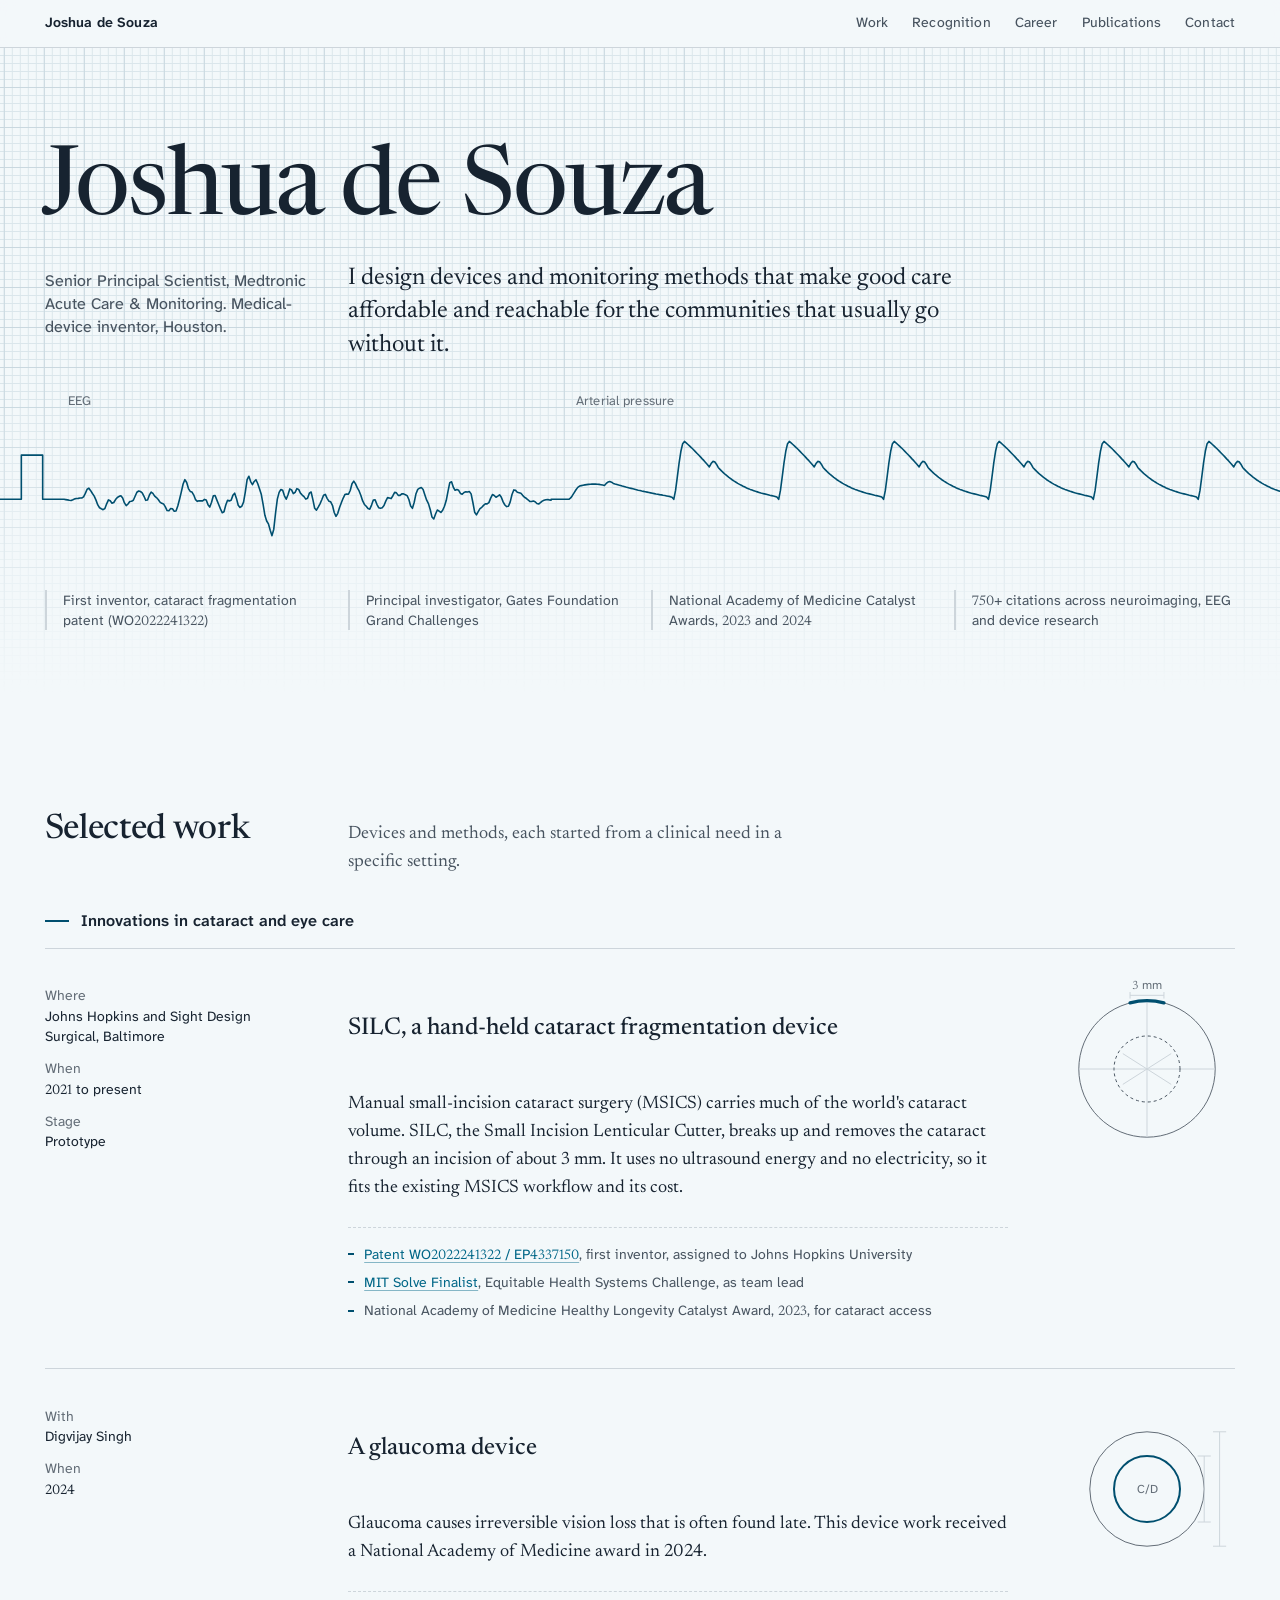
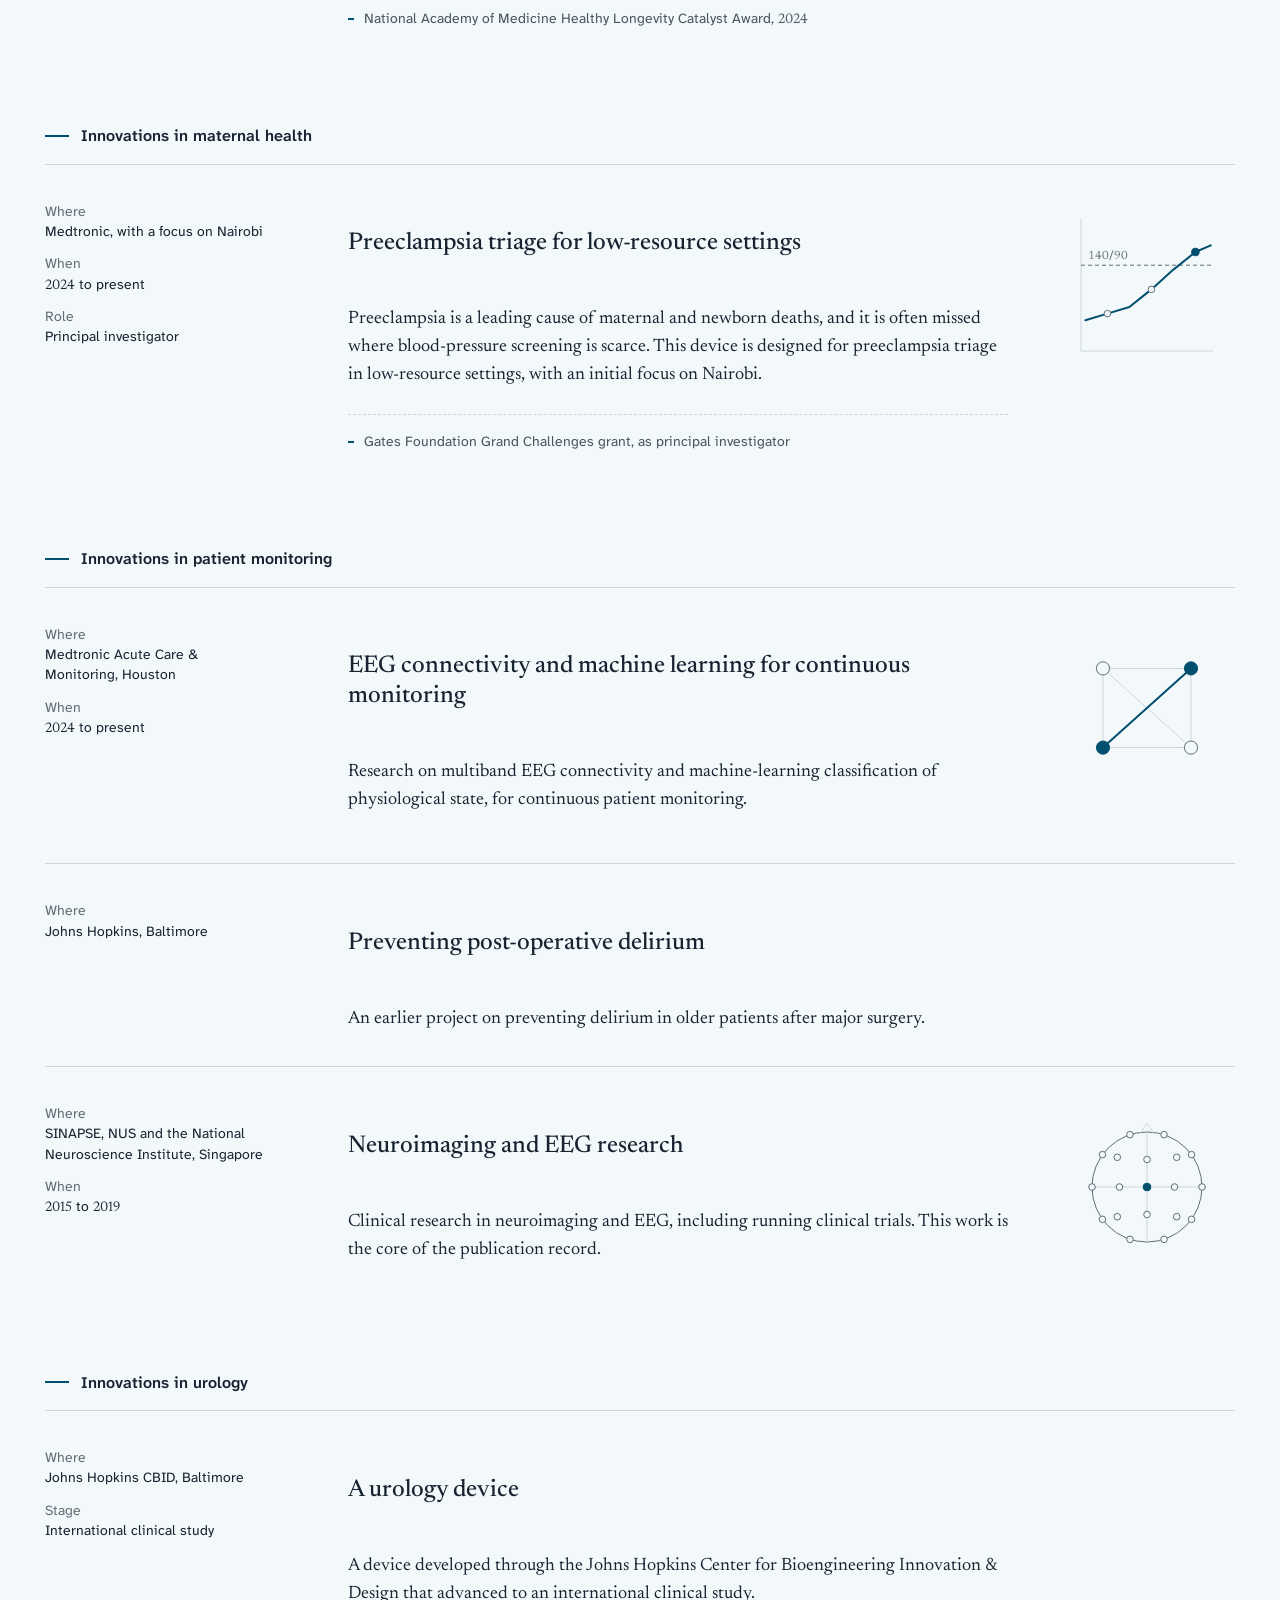
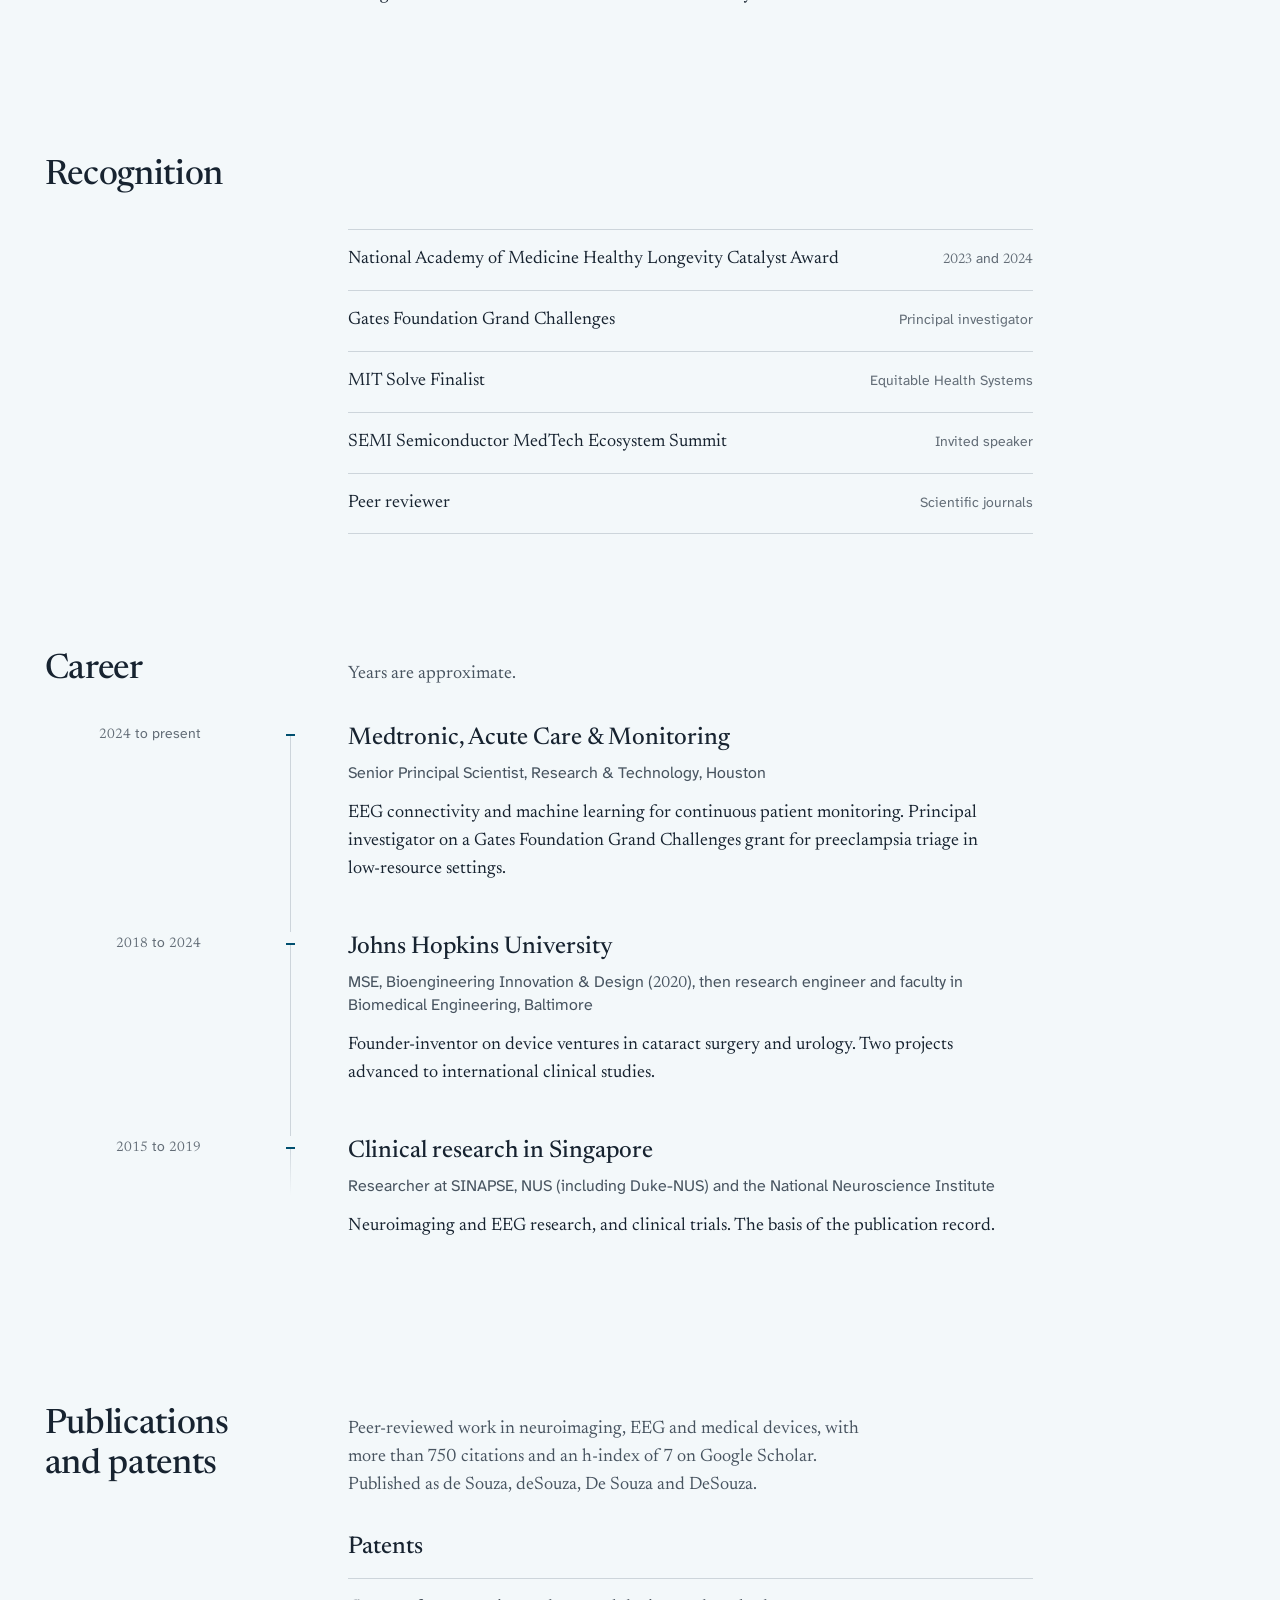
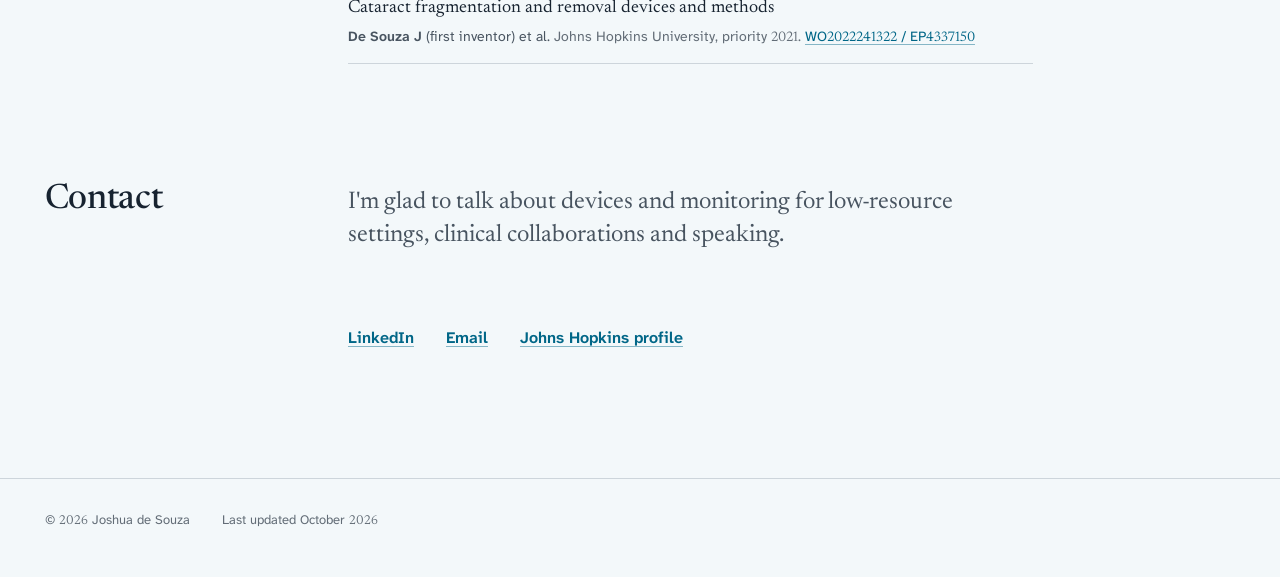
==== commit 9cad0f03: "Group selected work into innovation themes Eye care, maternal health, patient monitoring and urology" ====
--- a/index.html
+++ b/index.html
@@ -115,146 +115,155 @@
         </header>
 
         <div class="work-list">
-          <article class="work" aria-labelledby="w-silc">
-            <dl class="work__meta">
-              <div><dt>Where</dt><dd>Johns Hopkins and Sight Design Surgical, Baltimore</dd></div>
-              <div><dt>When</dt><dd>2021 to present</dd></div>
-              <div><dt>Stage</dt><dd>Prototype</dd></div>
-            </dl>
-            <div class="work__body">
-              <h3 class="work__title" id="w-silc">SILC, a hand-held cataract fragmentation device</h3>
-              <p>Manual small-incision cataract surgery (MSICS) carries much of the world's cataract volume. SILC, the Small Incision Lenticular Cutter, breaks up and removes the cataract through an incision of about 3&nbsp;mm. It uses no ultrasound energy and no electricity, so it fits the existing MSICS workflow and its cost.</p>
-              <ul class="work__evidence">
-                <li><a href="https://patents.google.com/patent/EP4337150A4/en" rel="noopener noreferrer">Patent WO2022241322 / EP4337150</a>, first inventor, assigned to Johns Hopkins University</li>
-                <li><a href="https://solve.mit.edu/solutions/59420" rel="noopener noreferrer">MIT Solve Finalist</a>, Equitable Health Systems Challenge, as team lead</li>
-                <li>National Academy of Medicine Healthy Longevity Catalyst Award, 2023, for cataract access</li>
-              </ul>
-            </div>
-            <svg class="work__glyph" viewBox="0 0 160 160" role="img" aria-labelledby="g-silc-t">
-              <title id="g-silc-t">Diagram: front view of the eye, lens fragmented, with a 3 mm incision at the limbus</title>
-              <circle class="g-line" cx="80" cy="80" r="62"/>
-              <path class="g-line g-faint" d="M18 80 H142 M80 18 V142"/>
-              <ellipse class="g-line g-lens" cx="80" cy="80" rx="30" ry="30"/>
-              <path class="g-line g-faint" d="M58 66 L102 94 M58 94 L102 66"/>
-              <path class="g-cut" d="M64.6 19.9 A62 62 0 0 1 95.4 19.9"/>
-              <path class="g-line g-faint" d="M64.6 10 V16 M95.4 10 V16 M64.6 13 H95.4"/>
-              <text class="g-text" x="80" y="7" text-anchor="middle">3 mm</text>
-            </svg>
-          </article>
-
-          <article class="work" aria-labelledby="w-pe">
-            <dl class="work__meta">
-              <div><dt>Where</dt><dd>Medtronic, with a focus on Nairobi</dd></div>
-              <div><dt>When</dt><dd>2024 to present</dd></div>
-              <div><dt>Role</dt><dd>Principal investigator</dd></div>
-            </dl>
-            <div class="work__body">
-              <h3 class="work__title" id="w-pe">Preeclampsia triage for low-resource settings</h3>
-              <p>Preeclampsia is a leading cause of maternal and newborn deaths, and it is often missed where blood-pressure screening is scarce. This device is designed for preeclampsia triage in low-resource settings, with an initial focus on Nairobi.</p>
-              <ul class="work__evidence">
-                <li>Gates Foundation Grand Challenges grant, as principal investigator</li>
-              </ul>
-            </div>
-            <svg class="work__glyph" viewBox="0 0 160 160" role="img" aria-labelledby="g-pe-t">
-              <title id="g-pe-t">Diagram: blood-pressure readings rising across the 140/90 mmHg threshold for preeclampsia</title>
-              <path class="g-line g-faint" d="M20 140 H140 M20 20 V140"/>
-              <path class="g-line" d="M20 62 H140" stroke-dasharray="4 3"/>
-              <text class="g-text" x="26" y="56">140/90</text>
-              <path class="g-hi" d="M24 112 L44 106 L64 100 L84 84 L104 66 L124 50 L138 44"/>
-              <circle class="g-node" cx="44" cy="106" r="3"/>
-              <circle class="g-node" cx="84" cy="84" r="3"/>
-              <circle class="g-node g-node--hi" cx="124" cy="50" r="3.5"/>
-            </svg>
-          </article>
-
-          <article class="work" aria-labelledby="w-gl">
-            <dl class="work__meta">
-              <div><dt>With</dt><dd>Digvijay Singh</dd></div>
-              <div><dt>When</dt><dd>2024</dd></div>
-            </dl>
-            <div class="work__body">
-              <h3 class="work__title" id="w-gl">A glaucoma device</h3>
-              <p>Glaucoma causes irreversible vision loss that is often found late. This device work received a National Academy of Medicine award in 2024.</p>
-              <ul class="work__evidence">
-                <li>National Academy of Medicine Healthy Longevity Catalyst Award, 2024</li>
-              </ul>
-            </div>
-            <svg class="work__glyph" viewBox="0 0 160 160" role="img" aria-labelledby="g-gl-t">
-              <title id="g-gl-t">Diagram: optic disc with the cup marked and the cup-to-disc ratio measured</title>
-              <circle class="g-line" cx="80" cy="80" r="52"/>
-              <circle class="g-hi" cx="80" cy="80" r="30"/>
-              <path class="g-line g-faint" d="M146 28 V132 M140 28 H152 M140 132 H152"/>
-              <path class="g-line g-faint" d="M132 50 V110 M126 50 H138 M126 110 H138"/>
-              <text class="g-text" x="80" y="84" text-anchor="middle">C/D</text>
-            </svg>
-          </article>
-
-          <article class="work" aria-labelledby="w-cm">
-            <dl class="work__meta">
-              <div><dt>Where</dt><dd>Medtronic Acute Care &amp; Monitoring, Houston</dd></div>
-              <div><dt>When</dt><dd>2024 to present</dd></div>
-            </dl>
-            <div class="work__body">
-              <h3 class="work__title" id="w-cm">EEG connectivity and machine learning for continuous monitoring</h3>
-              <p>Research on multiband EEG connectivity and machine-learning classification of physiological state, for continuous patient monitoring.</p>
-            </div>
-            <svg class="work__glyph" viewBox="0 0 160 160" role="img" aria-labelledby="g-cm-t">
-              <title id="g-cm-t">Diagram: four EEG channels as nodes in a connectivity graph, one connection highlighted</title>
-              <path class="g-line g-faint" d="M40 44 L120 44 L120 116 L40 116 Z M40 44 L120 116"/>
-              <path class="g-hi" d="M120 44 L40 116"/>
-              <circle class="g-node" cx="40" cy="44" r="6"/>
-              <circle class="g-node g-node--hi" cx="120" cy="44" r="6"/>
-              <circle class="g-node g-node--hi" cx="40" cy="116" r="6"/>
-              <circle class="g-node" cx="120" cy="116" r="6"/>
-            </svg>
-          </article>
-
-          <article class="work work--short" aria-labelledby="w-uro">
-            <dl class="work__meta">
-              <div><dt>Where</dt><dd>Johns Hopkins CBID, Baltimore</dd></div>
-              <div><dt>Stage</dt><dd>International clinical study</dd></div>
-            </dl>
-            <div class="work__body">
-              <h3 class="work__title" id="w-uro">A urology device</h3>
-              <p>A device developed through the Johns Hopkins Center for Bioengineering Innovation &amp; Design that advanced to an international clinical study.</p>
-            </div>
-          </article>
-
-          <article class="work work--short" aria-labelledby="w-pod">
-            <dl class="work__meta">
-              <div><dt>Where</dt><dd>Johns Hopkins, Baltimore</dd></div>
-            </dl>
-            <div class="work__body">
-              <h3 class="work__title" id="w-pod">Preventing post-operative delirium</h3>
-              <p>An earlier project on preventing delirium in older patients after major surgery.</p>
-            </div>
-          </article>
-
-          <article class="work" aria-labelledby="w-neuro">
-            <dl class="work__meta">
-              <div><dt>Where</dt><dd>SINAPSE, NUS and the National Neuroscience Institute, Singapore</dd></div>
-              <div><dt>When</dt><dd>2015 to 2019</dd></div>
-            </dl>
-            <div class="work__body">
-              <h3 class="work__title" id="w-neuro">Neuroimaging and EEG research</h3>
-              <p>Clinical research in neuroimaging and EEG, including running clinical trials. This work is the core of the publication record.</p>
-            </div>
-            <svg class="work__glyph" viewBox="0 0 160 160" role="img" aria-labelledby="g-neuro-t">
-              <title id="g-neuro-t">Diagram: the international 10–20 EEG electrode layout seen from above</title>
-              <circle class="g-line" cx="80" cy="80" r="50"/>
-              <path class="g-line g-faint" d="M80 30 V130 M30 80 H130 M74 31 L80 22 L86 31"/>
-              <circle class="g-node" cx="64.5" cy="32.4" r="3"/><circle class="g-node" cx="95.5" cy="32.4" r="3"/>
-              <circle class="g-node" cx="120.5" cy="50.6" r="3"/><circle class="g-node" cx="130" cy="80" r="3"/>
-              <circle class="g-node" cx="120.5" cy="109.4" r="3"/><circle class="g-node" cx="95.5" cy="127.6" r="3"/>
-              <circle class="g-node" cx="64.5" cy="127.6" r="3"/><circle class="g-node" cx="39.5" cy="109.4" r="3"/>
-              <circle class="g-node" cx="30" cy="80" r="3"/><circle class="g-node" cx="39.5" cy="50.6" r="3"/>
-              <circle class="g-node" cx="107" cy="53" r="3"/><circle class="g-node" cx="53" cy="53" r="3"/>
-              <circle class="g-node" cx="107" cy="107" r="3"/><circle class="g-node" cx="53" cy="107" r="3"/>
-              <circle class="g-node" cx="80" cy="55" r="3"/><circle class="g-node" cx="80" cy="105" r="3"/>
-              <circle class="g-node" cx="55" cy="80" r="3"/><circle class="g-node" cx="105" cy="80" r="3"/>
-              <circle class="g-node g-node--hi" cx="80" cy="80" r="3.5"/>
-            </svg>
-          </article>
+          <section class="work-group" id="work-eye" aria-labelledby="wg-eye">
+            <h3 class="work-group__title" id="wg-eye">Innovations in cataract and eye care</h3>
+            <article class="work" aria-labelledby="w-silc">
+              <dl class="work__meta">
+                <div><dt>Where</dt><dd>Johns Hopkins and Sight Design Surgical, Baltimore</dd></div>
+                <div><dt>When</dt><dd>2021 to present</dd></div>
+                <div><dt>Stage</dt><dd>Prototype</dd></div>
+              </dl>
+              <div class="work__body">
+                <h4 class="work__title" id="w-silc">SILC, a hand-held cataract fragmentation device</h4>
+                <p>Manual small-incision cataract surgery (MSICS) carries much of the world's cataract volume. SILC, the Small Incision Lenticular Cutter, breaks up and removes the cataract through an incision of about 3&nbsp;mm. It uses no ultrasound energy and no electricity, so it fits the existing MSICS workflow and its cost.</p>
+                <ul class="work__evidence">
+                  <li><a href="https://patents.google.com/patent/EP4337150A4/en" rel="noopener noreferrer">Patent WO2022241322 / EP4337150</a>, first inventor, assigned to Johns Hopkins University</li>
+                  <li><a href="https://solve.mit.edu/solutions/59420" rel="noopener noreferrer">MIT Solve Finalist</a>, Equitable Health Systems Challenge, as team lead</li>
+                  <li>National Academy of Medicine Healthy Longevity Catalyst Award, 2023, for cataract access</li>
+                </ul>
+              </div>
+              <svg class="work__glyph" viewBox="0 0 160 160" role="img" aria-labelledby="g-silc-t">
+                <title id="g-silc-t">Diagram: front view of the eye, lens fragmented, with a 3 mm incision at the limbus</title>
+                <circle class="g-line" cx="80" cy="80" r="62"/>
+                <path class="g-line g-faint" d="M18 80 H142 M80 18 V142"/>
+                <ellipse class="g-line g-lens" cx="80" cy="80" rx="30" ry="30"/>
+                <path class="g-line g-faint" d="M58 66 L102 94 M58 94 L102 66"/>
+                <path class="g-cut" d="M64.6 19.9 A62 62 0 0 1 95.4 19.9"/>
+                <path class="g-line g-faint" d="M64.6 10 V16 M95.4 10 V16 M64.6 13 H95.4"/>
+                <text class="g-text" x="80" y="7" text-anchor="middle">3 mm</text>
+              </svg>
+            </article>
+            <article class="work" aria-labelledby="w-gl">
+              <dl class="work__meta">
+                <div><dt>With</dt><dd>Digvijay Singh</dd></div>
+                <div><dt>When</dt><dd>2024</dd></div>
+              </dl>
+              <div class="work__body">
+                <h4 class="work__title" id="w-gl">A glaucoma device</h4>
+                <p>Glaucoma causes irreversible vision loss that is often found late. This device work received a National Academy of Medicine award in 2024.</p>
+                <ul class="work__evidence">
+                  <li>National Academy of Medicine Healthy Longevity Catalyst Award, 2024</li>
+                </ul>
+              </div>
+              <svg class="work__glyph" viewBox="0 0 160 160" role="img" aria-labelledby="g-gl-t">
+                <title id="g-gl-t">Diagram: optic disc with the cup marked and the cup-to-disc ratio measured</title>
+                <circle class="g-line" cx="80" cy="80" r="52"/>
+                <circle class="g-hi" cx="80" cy="80" r="30"/>
+                <path class="g-line g-faint" d="M146 28 V132 M140 28 H152 M140 132 H152"/>
+                <path class="g-line g-faint" d="M132 50 V110 M126 50 H138 M126 110 H138"/>
+                <text class="g-text" x="80" y="84" text-anchor="middle">C/D</text>
+              </svg>
+            </article>
+          </section>
+
+          <section class="work-group" id="work-maternal" aria-labelledby="wg-maternal">
+            <h3 class="work-group__title" id="wg-maternal">Innovations in maternal health</h3>
+            <article class="work" aria-labelledby="w-pe">
+              <dl class="work__meta">
+                <div><dt>Where</dt><dd>Medtronic, with a focus on Nairobi</dd></div>
+                <div><dt>When</dt><dd>2024 to present</dd></div>
+                <div><dt>Role</dt><dd>Principal investigator</dd></div>
+              </dl>
+              <div class="work__body">
+                <h4 class="work__title" id="w-pe">Preeclampsia triage for low-resource settings</h4>
+                <p>Preeclampsia is a leading cause of maternal and newborn deaths, and it is often missed where blood-pressure screening is scarce. This device is designed for preeclampsia triage in low-resource settings, with an initial focus on Nairobi.</p>
+                <ul class="work__evidence">
+                  <li>Gates Foundation Grand Challenges grant, as principal investigator</li>
+                </ul>
+              </div>
+              <svg class="work__glyph" viewBox="0 0 160 160" role="img" aria-labelledby="g-pe-t">
+                <title id="g-pe-t">Diagram: blood-pressure readings rising across the 140/90 mmHg threshold for preeclampsia</title>
+                <path class="g-line g-faint" d="M20 140 H140 M20 20 V140"/>
+                <path class="g-line" d="M20 62 H140" stroke-dasharray="4 3"/>
+                <text class="g-text" x="26" y="56">140/90</text>
+                <path class="g-hi" d="M24 112 L44 106 L64 100 L84 84 L104 66 L124 50 L138 44"/>
+                <circle class="g-node" cx="44" cy="106" r="3"/>
+                <circle class="g-node" cx="84" cy="84" r="3"/>
+                <circle class="g-node g-node--hi" cx="124" cy="50" r="3.5"/>
+              </svg>
+            </article>
+          </section>
+
+          <section class="work-group" id="work-monitoring" aria-labelledby="wg-monitoring">
+            <h3 class="work-group__title" id="wg-monitoring">Innovations in patient monitoring</h3>
+            <article class="work" aria-labelledby="w-cm">
+              <dl class="work__meta">
+                <div><dt>Where</dt><dd>Medtronic Acute Care &amp; Monitoring, Houston</dd></div>
+                <div><dt>When</dt><dd>2024 to present</dd></div>
+              </dl>
+              <div class="work__body">
+                <h4 class="work__title" id="w-cm">EEG connectivity and machine learning for continuous monitoring</h4>
+                <p>Research on multiband EEG connectivity and machine-learning classification of physiological state, for continuous patient monitoring.</p>
+              </div>
+              <svg class="work__glyph" viewBox="0 0 160 160" role="img" aria-labelledby="g-cm-t">
+                <title id="g-cm-t">Diagram: four EEG channels as nodes in a connectivity graph, one connection highlighted</title>
+                <path class="g-line g-faint" d="M40 44 L120 44 L120 116 L40 116 Z M40 44 L120 116"/>
+                <path class="g-hi" d="M120 44 L40 116"/>
+                <circle class="g-node" cx="40" cy="44" r="6"/>
+                <circle class="g-node g-node--hi" cx="120" cy="44" r="6"/>
+                <circle class="g-node g-node--hi" cx="40" cy="116" r="6"/>
+                <circle class="g-node" cx="120" cy="116" r="6"/>
+              </svg>
+            </article>
+            <article class="work work--short" aria-labelledby="w-pod">
+              <dl class="work__meta">
+                <div><dt>Where</dt><dd>Johns Hopkins, Baltimore</dd></div>
+              </dl>
+              <div class="work__body">
+                <h4 class="work__title" id="w-pod">Preventing post-operative delirium</h4>
+                <p>An earlier project on preventing delirium in older patients after major surgery.</p>
+              </div>
+            </article>
+            <article class="work" aria-labelledby="w-neuro">
+              <dl class="work__meta">
+                <div><dt>Where</dt><dd>SINAPSE, NUS and the National Neuroscience Institute, Singapore</dd></div>
+                <div><dt>When</dt><dd>2015 to 2019</dd></div>
+              </dl>
+              <div class="work__body">
+                <h4 class="work__title" id="w-neuro">Neuroimaging and EEG research</h4>
+                <p>Clinical research in neuroimaging and EEG, including running clinical trials. This work is the core of the publication record.</p>
+              </div>
+              <svg class="work__glyph" viewBox="0 0 160 160" role="img" aria-labelledby="g-neuro-t">
+                <title id="g-neuro-t">Diagram: the international 10–20 EEG electrode layout seen from above</title>
+                <circle class="g-line" cx="80" cy="80" r="50"/>
+                <path class="g-line g-faint" d="M80 30 V130 M30 80 H130 M74 31 L80 22 L86 31"/>
+                <circle class="g-node" cx="64.5" cy="32.4" r="3"/><circle class="g-node" cx="95.5" cy="32.4" r="3"/>
+                <circle class="g-node" cx="120.5" cy="50.6" r="3"/><circle class="g-node" cx="130" cy="80" r="3"/>
+                <circle class="g-node" cx="120.5" cy="109.4" r="3"/><circle class="g-node" cx="95.5" cy="127.6" r="3"/>
+                <circle class="g-node" cx="64.5" cy="127.6" r="3"/><circle class="g-node" cx="39.5" cy="109.4" r="3"/>
+                <circle class="g-node" cx="30" cy="80" r="3"/><circle class="g-node" cx="39.5" cy="50.6" r="3"/>
+                <circle class="g-node" cx="107" cy="53" r="3"/><circle class="g-node" cx="53" cy="53" r="3"/>
+                <circle class="g-node" cx="107" cy="107" r="3"/><circle class="g-node" cx="53" cy="107" r="3"/>
+                <circle class="g-node" cx="80" cy="55" r="3"/><circle class="g-node" cx="80" cy="105" r="3"/>
+                <circle class="g-node" cx="55" cy="80" r="3"/><circle class="g-node" cx="105" cy="80" r="3"/>
+                <circle class="g-node g-node--hi" cx="80" cy="80" r="3.5"/>
+              </svg>
+            </article>
+          </section>
+
+          <section class="work-group" id="work-urology" aria-labelledby="wg-urology">
+            <h3 class="work-group__title" id="wg-urology">Innovations in urology</h3>
+            <article class="work work--short" aria-labelledby="w-uro">
+              <dl class="work__meta">
+                <div><dt>Where</dt><dd>Johns Hopkins CBID, Baltimore</dd></div>
+                <div><dt>Stage</dt><dd>International clinical study</dd></div>
+              </dl>
+              <div class="work__body">
+                <h4 class="work__title" id="w-uro">A urology device</h4>
+                <p>A device developed through the Johns Hopkins Center for Bioengineering Innovation &amp; Design that advanced to an international clinical study.</p>
+              </div>
+            </article>
+          </section>
         </div>
       </div>
     </section>
--- a/assets/css/site.css
+++ b/assets/css/site.css
@@ -308,6 +308,26 @@
 
 /* ---- Work entry --------------------------------------------------- */
 .work-list { container-type: inline-size; container-name: work; }
+
+/* Theme groups: a short trace tick and a sans label above each run of entries. */
+.work-group { padding-top: var(--sp-7); scroll-margin-top: 5rem; }
+.work-group:first-child { padding-top: 0; }
+.work-group__title {
+  display: flex; align-items: center; gap: var(--sp-3);
+  padding-bottom: var(--sp-4);
+  font-family: var(--font-sans);
+  font-size: var(--fs-ui);
+  line-height: var(--lh-sans);
+  font-weight: 600;
+  color: var(--c-ink);
+}
+.work-group__title::before {
+  content: "";
+  flex: none;
+  inline-size: 1.5rem;
+  block-size: 2px;
+  background: var(--c-trace);
+}
 .work {
   display: grid;
   gap: var(--sp-5);
